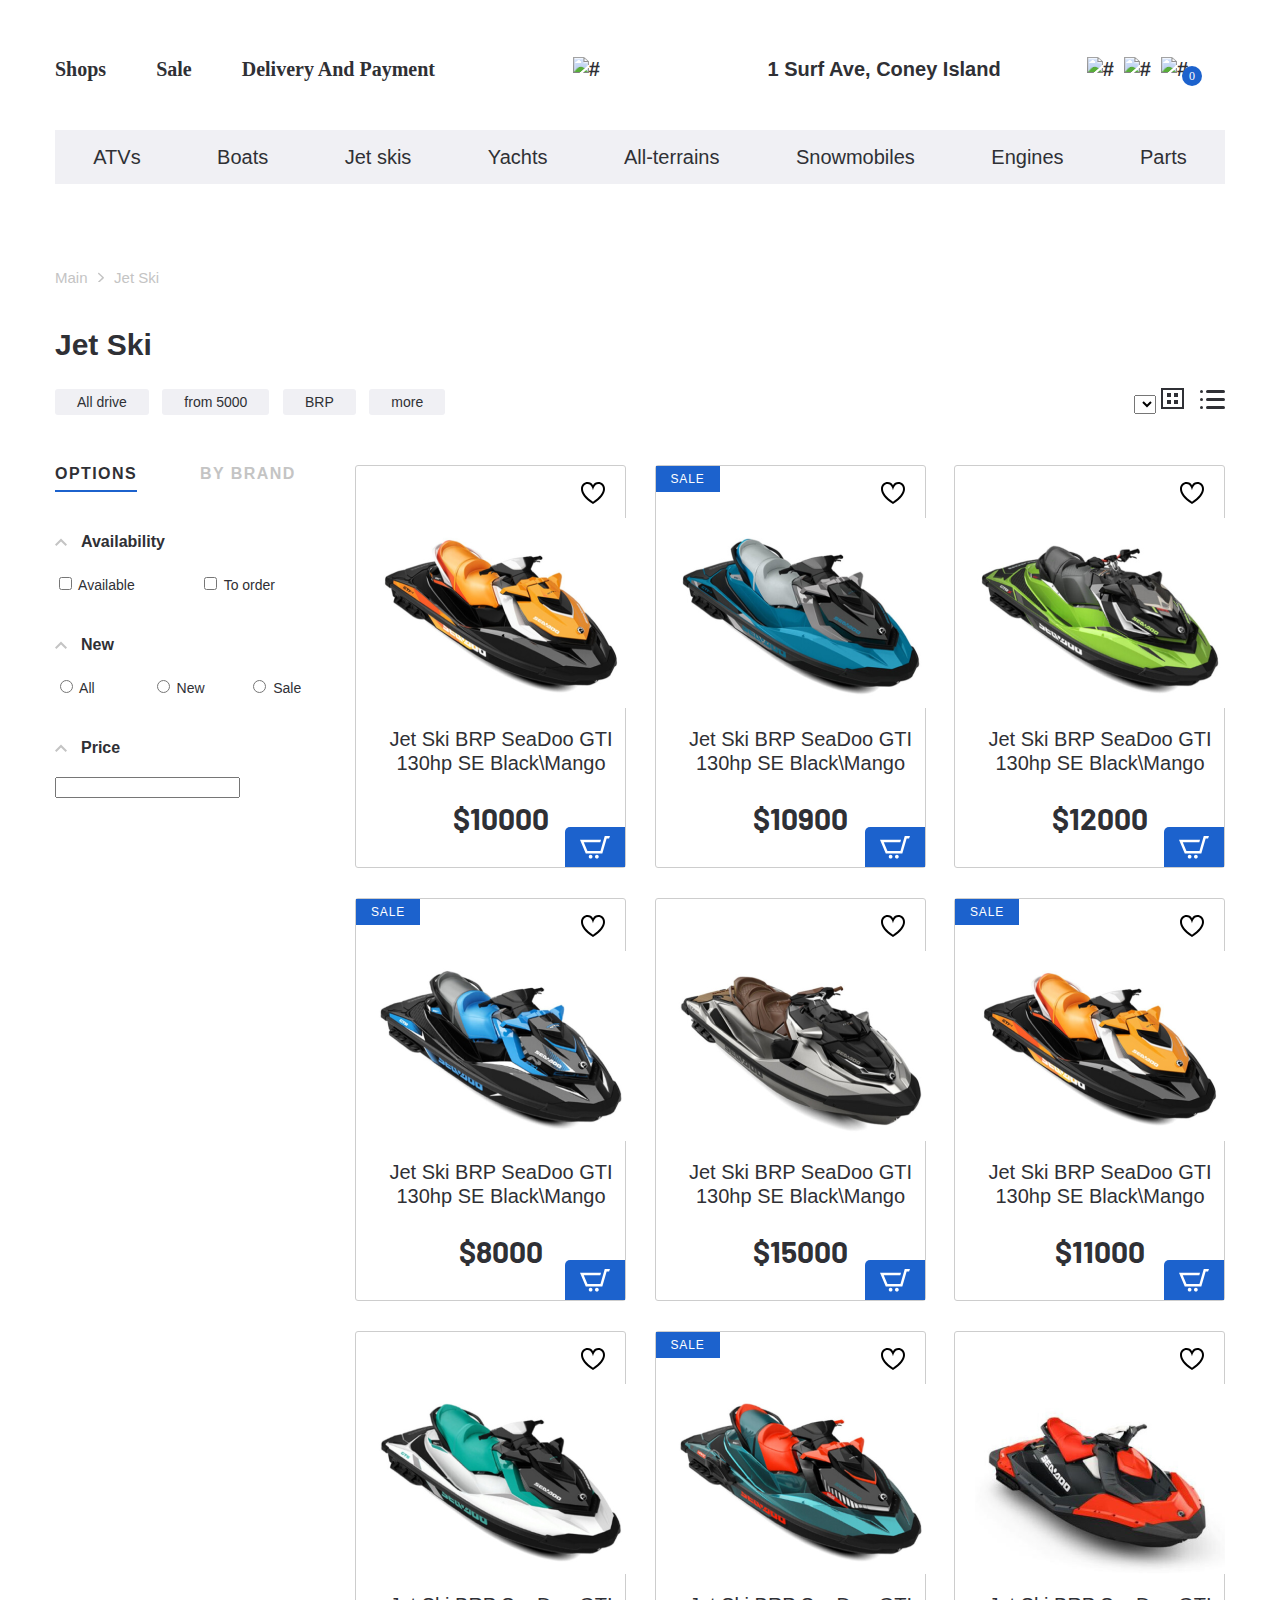
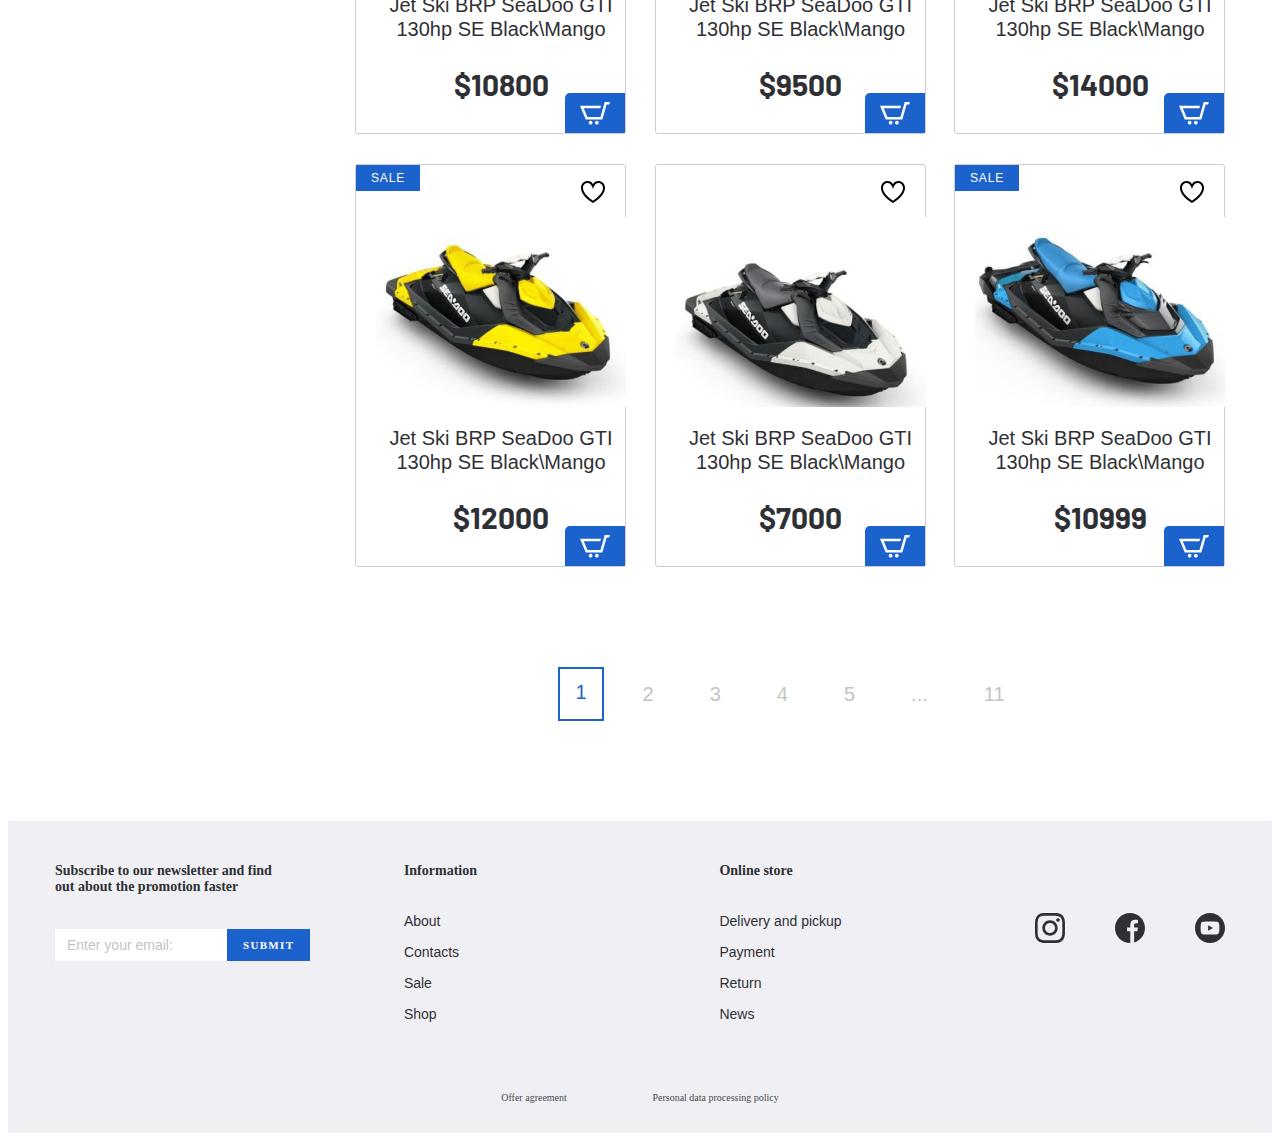
==== catalog.html @ ff553e12 "price range filter" ====
<!DOCTYPE html>
<html lang="en">
  <head>
    <meta charset="UTF-8" />
    <meta name="viewport" content="width=device-width, initial-scale=1.0" />
    <meta http-equiv="X-UA-Compatible" content="ie=edge" />
    <title>Drive Moto</title>
    <link
      href="https://fonts.googleapis.com/css2?family=Barlow:wght@400;700&display=swap"
      rel="stylesheet"
    />
    <link rel="stylesheet" href="css/normalize.css" />
    <link rel="stylesheet" href="css/slick.css" />
    <link rel="stylesheet" href="css/ion.rangeSlider.min.css" />
    <link rel="stylesheet" href="css/jquery.formstyler.css" />
    <link rel="stylesheet" href="css/jquery.formstyler.theme.css" />
    <link rel="stylesheet" href="css/style.css" />
  </head>
  <body>
    <header class="header">
      <div class="header__top">
        <div class="container">
          <div class="header__top-inner">
            <nav class="menu">
              <ul class="menu__list">
                <li class="menu__item">
                  <a class="menu__link" href="#">Shops </a>
                </li>
                <li class="menu__item">
                  <a class="menu__link" href="#">Sale</a>
                </li>
                <li class="menu__item">
                  <a class="menu__link" href="#">Delivery And Payment</a>
                </li>
              </ul>
            </nav>
            <a class="logo" href="#">
              <img src="/images/logo.svg" alt="#" />
            </a>
            <div class="header__box">
              <p class="header__address">1 Surf Ave, Coney Island</p>
              <ul class="user-list">
                <li class="user-list__item">
                  <a class="user-list__link" href="">
                    <img src="/images/heart.svg" alt="#" />
                  </a>
                </li>
                <li class="user-list__item">
                  <a class="user-list__link" href="">
                    <img src="/images/user.svg" alt="#" />
                  </a>
                </li>
                <li class="user-list__item">
                  <a class="user-list__link basket" href="">
                    <img src="/images/cart.svg" alt="#" />
                    <p class="basket__num">0</p>
                  </a>
                </li>
              </ul>
            </div>
          </div>
        </div>
      </div>
      <div class="header__bottom">
        <div class="container">
          <div class="header__bottom-inner">
            <ul class="menu-categories">
              <li class="menu-categories-item">
                <a class="menu-categories__link" href="#">ATVs</a>
              </li>
              <li class="menu-categories-item">
                <a class="menu-categories__link" href="#">Boats</a>
              </li>
              <li class="menu-categories-item">
                <a class="menu-categories__link" href="#"> Jet skis</a>
              </li>
              <li class="menu-categories-item">
                <a class="menu-categories__link" href="#">Yachts</a>
              </li>
              <li class="menu-categories-item">
                <a class="menu-categories__link" href="#">All-terrains</a>
              </li>
              <li class="menu-categories-item">
                <a class="menu-categories__link" href="#">Snowmobiles</a>
              </li>
              <li class="menu-categories-item">
                <a class="menu-categories__link" href="#">Engines</a>
              </li>
              <li class="menu-categories-item">
                <a class="menu-categories__link" href="#">Parts</a>
              </li>
            </ul>
          </div>
        </div>
      </div>
    </header>
    <div class="breadcrumbs">
      <div class="container">
        <ul class="breadcrumbs__list">
          <li class="breadcrumbs__item">
            <a class="breadcrumbs__link" href="#">Main</a>
          </li>
          <li class="breadcrumbs__item">
            <a class="breadcrumbs__link" href="#">Jet Ski</a>
          </li>
        </ul>
      </div>
    </div>
    <section class="catalog">
      <div class="container">
        <h2 class="catalog__title">Jet Ski</h2>
        <div class="catalog__filter">
          <div class="catalog__filter-items">
            <button>All drive</button>
            <button>from 5000</button>
            <button>BRP</button>
            <button>more</button>
          </div>
          <div class="catalog__filter-btn">
            <select class="filter-style">
              <option value=""></option>
              <option value=""></option>
              <option value=""></option>
            </select>
            <button class="catalog__filter-btngrid">
              <svg
                width="23"
                height="21"
                viewBox="0 0 23 21"
                fill="none"
                xmlns="http://www.w3.org/2000/svg"
              >
                <rect
                  x="1"
                  y="1"
                  width="21"
                  height="19"
                  stroke="#2F3035"
                  stroke-width="2"
                />
                <rect
                  x="7"
                  y="6"
                  width="2"
                  height="2"
                  fill="#2F3035"
                  stroke="#2F3035"
                  stroke-width="2"
                />
                <rect
                  x="7"
                  y="13"
                  width="2"
                  height="2"
                  fill="#2F3035"
                  stroke="#2F3035"
                  stroke-width="2"
                />
                <rect
                  x="14"
                  y="6"
                  width="2"
                  height="2"
                  fill="#2F3035"
                  stroke="#2F3035"
                  stroke-width="2"
                />
                <rect
                  x="14"
                  y="13"
                  width="2"
                  height="2"
                  fill="#2F3035"
                  stroke="#2F3035"
                  stroke-width="2"
                />
              </svg>
            </button>
            <button class="catalog__filter-btnline">
              <svg
                width="25"
                height="19"
                viewBox="0 0 25 19"
                fill="none"
                xmlns="http://www.w3.org/2000/svg"
              >
                <g opacity="1">
                  <rect x="6" width="19" height="3" rx="1.5" fill="#2F3035" />
                  <rect
                    x="6"
                    y="8"
                    width="19"
                    height="3"
                    rx="1.5"
                    fill="#2F3035"
                  />
                  <rect
                    x="6"
                    y="16"
                    width="19"
                    height="3"
                    rx="1.5"
                    fill="#2F3035"
                  />
                  <rect width="3" height="3" rx="1.5" fill="#2F3035" />
                  <rect y="8" width="3" height="3" rx="1.5" fill="#2F3035" />
                  <rect y="16" width="3" height="3" rx="1.5" fill="#2F3035" />
                </g>
              </svg>
            </button>
          </div>
        </div>
        <div class="catalog__inner">
          <aside class="catalog__inner-aside aside-filter">
            <div class="tabs-wraper">
              <div class="tabs aside-filter__tabs">
                <a class="tab aside-filter__tab tab--active" href="#"
                  ><span>Options</span></a
                >
                <a class="tab aside-filter__tab" href="#"
                  ><span>by brand</span></a
                >
              </div>
              <div class="tabs-container">
                <div
                  class="tabs-content aside-filter__tabs-content tabs-content--active"
                >
                  <form class="aside-filter__form">
                    <ul class="aside-filter__list">
                      <li class="aside-filter__item-drop">
                        <p
                          class="aside-filter__item-title filter__item-drop filter__item-drop--active"
                        >
                          Availability
                        </p>
                        <div class="aside-filter__content">
                          <div class="aside-filter__content-box">
                            <label class="aside-filter__content-label">
                              <input class="filter-style" type="checkbox" />
                              Available</label
                            >
                          </div>
                          <div class="aside-filter__content-box">
                            <label class="aside-filter__content-label">
                              <input
                                class="filter-style"
                                name="radio"
                                type="checkbox"
                              />
                              To order</label
                            >
                          </div>
                        </div>
                      </li>
                      <li class="aside-filter__item-drop">
                        <p
                          class="aside-filter__item-title filter__item-drop filter__item-drop--active"
                        >
                          New
                        </p>
                        <div
                          class="aside-filter__content aside-filter__content-radio"
                        >
                          <div class="aside-filter__content-box">
                            <label class="aside-filter__content-label">
                              <input
                                class="filter-style"
                                name="radio"
                                type="radio"
                              />
                              All</label
                            >
                          </div>
                          <div class="aside-filter__content-box">
                            <label class="aside-filter__content-label">
                              <input
                                class="filter-style"
                                name="radio"
                                type="radio"
                              />
                              New</label
                            >
                          </div>
                          <div class="aside-filter__content-box">
                            <label class="aside-filter__content-label">
                              <input class="filter-style" type="radio" />
                              Sale</label
                            >
                          </div>
                        </div>
                      </li>
                      <li class="aside-filter__item-drop">
                        <p
                          class="aside-filter__item-title filter__item-drop filter__item-drop--active"
                        >
                          Price
                        </p>
                        <div class="aside-filter__content">
                          <input
                            type="text"
                            class="js-range-slider"
                            name="my_range"
                            value=""
                            data-type="double"
                            data-min="5000"
                            data-max="20000"
                            data-from="7000"
                            data-to="11000"
                          />
                        </div>
                      </li>
                    </ul>
                  </form>
                </div>
                <div class="tabs-content aside-filter__tabs-content">
                  content 2
                </div>
              </div>
            </div>
          </aside>
          <div class="catalog__inner-list">
            <div class="product__item-wrapper">
              <a class="product__popup" href="#">view product</a>
              <button class="product__item-favorite"></button>
              <button class="product__item-basket">
                <img src="/images/cart-white.svg" alt="cart" />
              </button>
              <a class="product__item-notify-link" href="#">Rescue equipment</a>
              <a class="product__item" href="#">
                <img
                  class="product__item-img"
                  src="/images/jetski-yellow.png"
                  alt="product-1"
                />
                <h4 class="product__item-title">
                  Jet Ski BRP SeaDoo GTI 130hp SE Black\Mango
                </h4>
                <p class="price product__item-price">$10000</p>
                <p class="product__item-notify-text"></p>
              </a>
            </div>
            <div class="product__item-wrapper">
              <a class="product__popup" href="#">view product</a>
              <button class="product__item-favorite"></button>
              <button class="product__item-basket">
                <img src="/images/cart-white.svg" alt="cart" />
              </button>
              <a class="product__item-notify-link" href="#">Rescue equipment</a>
              <a class="product__item product__item-sale" href="#">
                <img
                  class="product__item-img"
                  src="/images/jetski-blue.png"
                  alt="product-1"
                />
                <h4 class="product__item-title">
                  Jet Ski BRP SeaDoo GTI 130hp SE Black\Mango
                </h4>
                <p class="price product__item-price">$10900</p>
                <p class="product__item-notify-text"></p>
              </a>
            </div>
            <div class="product__item-wrapper">
              <a class="product__popup" href="#">view product</a>
              <button class="product__item-favorite"></button>
              <button class="product__item-basket">
                <img src="/images/cart-white.svg" alt="cart" />
              </button>
              <a class="product__item-notify-link" href="#">Rescue equipment</a>
              <a class="product__item" href="#">
                <img
                  class="product__item-img"
                  src="/images/jetski-green.png"
                  alt="product-1"
                />
                <h4 class="product__item-title">
                  Jet Ski BRP SeaDoo GTI 130hp SE Black\Mango
                </h4>
                <p class="price product__item-price">$12000</p>
                <p class="product__item-notify-text"></p>
              </a>
            </div>
            <div class="product__item-wrapper">
              <a class="product__popup" href="#">view product</a>
              <button class="product__item-favorite"></button>
              <button class="product__item-basket">
                <img src="/images/cart-white.svg" alt="cart" />
              </button>
              <a class="product__item-notify-link" href="#">Rescue equipment</a>
              <a class="product__item product__item-sale" href="#">
                <img
                  class="product__item-img"
                  src="/images/jetski-blue-black.png"
                  alt="product-1"
                />
                <h4 class="product__item-title">
                  Jet Ski BRP SeaDoo GTI 130hp SE Black\Mango
                </h4>
                <p class="price product__item-price">$8000</p>
                <p class="product__item-notify-text"></p>
              </a>
            </div>
            <div class="product__item-wrapper">
              <a class="product__popup" href="#">view product</a>
              <button class="product__item-favorite"></button>
              <button class="product__item-basket">
                <img src="/images/cart-white.svg" alt="cart" />
              </button>
              <a class="product__item-notify-link" href="#">Rescue equipment</a>
              <a class="product__item" href="#">
                <img
                  class="product__item-img"
                  src="/images/jetski-grey.png"
                  alt="product-1"
                />
                <h4 class="product__item-title">
                  Jet Ski BRP SeaDoo GTI 130hp SE Black\Mango
                </h4>
                <p class="price product__item-price">$15000</p>
                <p class="product__item-notify-text"></p>
              </a>
            </div>
            <div class="product__item-wrapper">
              <a class="product__popup" href="#">view product</a>
              <button class="product__item-favorite"></button>
              <button class="product__item-basket">
                <img src="/images/cart-white.svg" alt="cart" />
              </button>
              <a class="product__item-notify-link" href="#">Rescue equipment</a>
              <a class="product__item product__item-sale" href="#">
                <img
                  class="product__item-img"
                  src="/images/jetski-yellow.png"
                  alt="product-1"
                />
                <h4 class="product__item-title">
                  Jet Ski BRP SeaDoo GTI 130hp SE Black\Mango
                </h4>
                <p class="price product__item-price">$11000</p>
                <p class="product__item-notify-text"></p>
              </a>
            </div>
            <div class="product__item-wrapper">
              <a class="product__popup" href="#">view product</a>
              <button class="product__item-favorite"></button>
              <button class="product__item-basket">
                <img src="/images/cart-white.svg" alt="cart" />
              </button>
              <a class="product__item-notify-link" href="#">Rescue equipment</a>
              <a class="product__item" href="#">
                <img
                  class="product__item-img"
                  src="/images/jetski-green-grey.png"
                  alt="product-1"
                />
                <h4 class="product__item-title">
                  Jet Ski BRP SeaDoo GTI 130hp SE Black\Mango
                </h4>
                <p class="price product__item-price">$10800</p>
                <p class="product__item-notify-text"></p>
              </a>
            </div>
            <div class="product__item-wrapper">
              <a class="product__popup" href="#">view product</a>
              <button class="product__item-favorite"></button>
              <button class="product__item-basket">
                <img src="/images/cart-white.svg" alt="cart" />
              </button>
              <a class="product__item-notify-link" href="#">Rescue equipment</a>
              <a class="product__item product__item-sale" href="#">
                <img
                  class="product__item-img"
                  src="/images/jetski-green-red.png"
                  alt="product-1"
                />
                <h4 class="product__item-title">
                  Jet Ski BRP SeaDoo GTI 130hp SE Black\Mango
                </h4>
                <p class="price product__item-price">$9500</p>
                <p class="product__item-notify-text"></p>
              </a>
            </div>
            <div class="product__item-wrapper">
              <a class="product__popup" href="#">view product</a>
              <button class="product__item-favorite"></button>
              <button class="product__item-basket">
                <img src="/images/cart-white.svg" alt="cart" />
              </button>
              <a class="product__item-notify-link" href="#">Rescue equipment</a>
              <a class="product__item" href="#">
                <img
                  class="product__item-img"
                  src="/images/jetski-red.png"
                  alt="product-1"
                />
                <h4 class="product__item-title">
                  Jet Ski BRP SeaDoo GTI 130hp SE Black\Mango
                </h4>
                <p class="price product__item-price">$14000</p>
                <p class="product__item-notify-text"></p>
              </a>
            </div>
            <div class="product__item-wrapper">
              <a class="product__popup" href="#">view product</a>
              <button class="product__item-favorite"></button>
              <button class="product__item-basket">
                <img src="/images/cart-white.svg" alt="cart" />
              </button>
              <a class="product__item-notify-link" href="#">Rescue equipment</a>
              <a class="product__item product__item-sale" href="#">
                <img
                  class="product__item-img"
                  src="/images/jetski-yellow-bottom.png"
                  alt="product-1"
                />
                <h4 class="product__item-title">
                  Jet Ski BRP SeaDoo GTI 130hp SE Black\Mango
                </h4>
                <p class="price product__item-price">$12000</p>
                <p class="product__item-notify-text"></p>
              </a>
            </div>
            <div class="product__item-wrapper">
              <a class="product__popup" href="#">view product</a>
              <button class="product__item-favorite"></button>
              <button class="product__item-basket">
                <img src="/images/cart-white.svg" alt="cart" />
              </button>
              <a class="product__item-notify-link" href="#">Rescue equipment</a>
              <a class="product__item" href="#">
                <img
                  class="product__item-img"
                  src="/images/jetski-white.png"
                  alt="product-1"
                />
                <h4 class="product__item-title">
                  Jet Ski BRP SeaDoo GTI 130hp SE Black\Mango
                </h4>
                <p class="price product__item-price">$7000</p>
                <p class="product__item-notify-text"></p>
              </a>
            </div>
            <div class="product__item-wrapper">
              <a class="product__popup" href="#">view product</a>
              <button class="product__item-favorite"></button>
              <button class="product__item-basket">
                <img src="/images/cart-white.svg" alt="cart" />
              </button>
              <a class="product__item-notify-link" href="#">Rescue equipment</a>
              <a class="product__item product__item-sale" href="#">
                <img
                  class="product__item-img"
                  src="/images/jetski-blue-bottom.png"
                  alt="product-1"
                />
                <h4 class="product__item-title">
                  Jet Ski BRP SeaDoo GTI 130hp SE Black\Mango
                </h4>
                <p class="price product__item-price">$10999</p>
                <p class="product__item-notify-text"></p>
              </a>
            </div>
            <div class="pagination">
              <ul class="pagination__list">
                <li class="pagination__list-item active"><a href="#">1</a></li>
                <li class="pagination__list-item"><a href="#">2</a></li>
                <li class="pagination__list-item"><a href="#">3</a></li>
                <li class="pagination__list-item"><a href="#">4</a></li>
                <li class="pagination__list-item"><a href="#">5</a></li>
                <li class="pagination__list-item"><a href="#">...</a></li>
                <li class="pagination__list-item"><a href="#">11</a></li>
              </ul>
            </div>
          </div>
        </div>
      </div>
    </section>
    <footer class="footer">
      <div class="container">
        <div class="footer__top">
          <div class="footer__top-inner">
            <div class="footer__top-item">
              <h6 class="footer__top-title">
                Subscribe to our newsletter and find out about the promotion
                faster
              </h6>
              <form class="footer__top-form">
                <input
                  class="footer__top-input"
                  type="email"
                  placeholder="Enter your email:"
                />
                <button class="footer__top-btn">Submit</button>
              </form>
            </div>
            <div class="footer__top-item">
              <h6 class="footer__top-title">Information</h6>
              <ul class="footer-list">
                <li class="footer-list__item"><a href="#">About</a></li>
                <li class="footer-list__item"><a href="#">Contacts</a></li>
                <li class="footer-list__item"><a href="#">Sale</a></li>
                <li class="footer-list__item"><a href="#">Shop</a></li>
              </ul>
            </div>
            <div class="footer__top-item">
              <h6 class="footer__top-title">Online store</h6>
              <ul class="footer-list">
                <li class="footer-list__item">
                  <a href="#">Delivery and pickup</a>
                </li>
                <li class="footer-list__item"><a href="#">Payment</a></li>
                <li class="footer-list__item"><a href="#">Return</a></li>
                <li class="footer-list__item"><a href="#">News</a></li>
              </ul>
            </div>
            <div class="footer__top-item">
              <ul class="social-list">
                <li class="social-list__item">
                  <a href="#"><img src="/images/instagram.svg" /></a>
                </li>
                <li class="social-list__item">
                  <a href="#"><img src="/images/facebook.svg" /></a>
                </li>
                <li class="social-list__item">
                  <a href="#"><img src="/images/youtube.svg" /></a>
                </li>
              </ul>
            </div>
          </div>
        </div>
        <div class="footer__bottom">
          <a class="footer__bottom-link" href="#">Offer agreement</a>
          <a class="footer__bottom-link" href="#">
            Personal data processing policy</a
          >
        </div>
      </div>
    </footer>
    <script src="https://ajax.googleapis.com/ajax/libs/jquery/3.4.1/jquery.min.js"></script>
    <script src="js/slick.min.js"></script>
    <script src="js/ion.rangeSlider.min.js"></script>
    <script src="js/jquery.formstyler.min.js"></script>
    <script src="js/main.js"></script>
  </body>
</html>

<!--             <div class="tabs-wraper">
              <div class="tabs">
                <a class="tab tab--active" href="#"></a>
                <a class="tab" href="#"></a>
              </div>
              <div class="tabs-container">
                <div class="tabs-content"></div>
                <div class="tabs-content"></div>
              </div>
            </div> -->
---- css/ion.rangeSlider.min.css ----
/*!Ion.RangeSlider, 2.3.1, © Denis Ineshin, 2010 - 2019, IonDen.com, Build date: 2019-12-19 16:51:02*/.irs{position:relative;display:block;-webkit-touch-callout:none;-webkit-user-select:none;-khtml-user-select:none;-moz-user-select:none;-ms-user-select:none;user-select:none;font-size:12px;font-family:Arial,sans-serif}.irs-line{position:relative;display:block;overflow:hidden;outline:none !important}.irs-bar{position:absolute;display:block;left:0;width:0}.irs-shadow{position:absolute;display:none;left:0;width:0}.irs-handle{position:absolute;display:block;box-sizing:border-box;cursor:default;z-index:1}.irs-handle.type_last{z-index:2}.irs-min,.irs-max{position:absolute;display:block;cursor:default}.irs-min{left:0}.irs-max{right:0}.irs-from,.irs-to,.irs-single{position:absolute;display:block;top:0;left:0;cursor:default;white-space:nowrap}.irs-grid{position:absolute;display:none;bottom:0;left:0;width:100%;height:20px}.irs-with-grid .irs-grid{display:block}.irs-grid-pol{position:absolute;top:0;left:0;width:1px;height:8px;background:#000}.irs-grid-pol.small{height:4px}.irs-grid-text{position:absolute;bottom:0;left:0;white-space:nowrap;text-align:center;font-size:9px;line-height:9px;padding:0 3px;color:#000}.irs-disable-mask{position:absolute;display:block;top:0;left:-1%;width:102%;height:100%;cursor:default;background:rgba(0,0,0,0);z-index:2}.lt-ie9 .irs-disable-mask{background:#000;filter:alpha(opacity=0);cursor:not-allowed}.irs-disabled{opacity:.4}.irs-hidden-input{position:absolute !important;display:block !important;top:0 !important;left:0 !important;width:0 !important;height:0 !important;font-size:0 !important;line-height:0 !important;padding:0 !important;margin:0 !important;overflow:hidden;outline:none !important;z-index:-9999 !important;background:none !important;border-style:solid !important;border-color:transparent !important}.irs--flat{height:40px}.irs--flat.irs-with-grid{height:60px}.irs--flat .irs-line{top:25px;height:12px;background-color:#e1e4e9;border-radius:4px}.irs--flat .irs-bar{top:25px;height:12px;background-color:#ed5565}.irs--flat .irs-bar--single{border-radius:4px 0 0 4px}.irs--flat .irs-shadow{height:1px;bottom:16px;background-color:#e1e4e9}.irs--flat .irs-handle{top:22px;width:16px;height:18px;background-color:transparent}.irs--flat .irs-handle>i:first-child{position:absolute;display:block;top:0;left:50%;width:2px;height:100%;margin-left:-1px;background-color:#da4453}.irs--flat .irs-handle.state_hover>i:first-child,.irs--flat .irs-handle:hover>i:first-child{background-color:#a43540}.irs--flat .irs-min,.irs--flat .irs-max{top:0;padding:1px 3px;color:#999;font-size:10px;line-height:1.333;text-shadow:none;background-color:#e1e4e9;border-radius:4px}.irs--flat .irs-from,.irs--flat .irs-to,.irs--flat .irs-single{color:white;font-size:10px;line-height:1.333;text-shadow:none;padding:1px 5px;background-color:#ed5565;border-radius:4px}.irs--flat .irs-from:before,.irs--flat .irs-to:before,.irs--flat .irs-single:before{position:absolute;display:block;content:"";bottom:-6px;left:50%;width:0;height:0;margin-left:-3px;overflow:hidden;border:3px solid transparent;border-top-color:#ed5565}.irs--flat .irs-grid-pol{background-color:#e1e4e9}.irs--flat .irs-grid-text{color:#999}.irs--big{height:55px}.irs--big.irs-with-grid{height:70px}.irs--big .irs-line{top:33px;height:12px;background-color:white;background:linear-gradient(to bottom, #ddd -50%, white 150%);border:1px solid #ccc;border-radius:12px}.irs--big .irs-bar{top:33px;height:12px;background-color:#92bce0;border:1px solid #428bca;background:linear-gradient(to bottom, #ffffff 0%, #428bca 30%, #b9d4ec 100%);box-shadow:inset 0 0 1px 1px rgba(255,255,255,0.5)}.irs--big .irs-bar--single{border-radius:12px 0 0 12px}.irs--big .irs-shadow{height:1px;bottom:16px;background-color:rgba(66,139,202,0.5)}.irs--big .irs-handle{top:25px;width:30px;height:30px;border:1px solid rgba(0,0,0,0.3);background-color:#cbcfd5;background:linear-gradient(to bottom, white 0%, #B4B9BE 30%, white 100%);box-shadow:1px 1px 2px rgba(0,0,0,0.2),inset 0 0 3px 1px white;border-radius:30px}.irs--big .irs-handle.state_hover,.irs--big .irs-handle:hover{border-color:rgba(0,0,0,0.45);background-color:#939ba7;background:linear-gradient(to bottom, white 0%, #919BA5 30%, white 100%)}.irs--big .irs-min,.irs--big .irs-max{top:0;padding:1px 5px;color:white;text-shadow:none;background-color:#9f9f9f;border-radius:3px}.irs--big .irs-from,.irs--big .irs-to,.irs--big .irs-single{color:white;text-shadow:none;padding:1px 5px;background-color:#428bca;background:linear-gradient(to bottom, #428bca 0%, #3071a9 100%);border-radius:3px}.irs--big .irs-grid-pol{background-color:#428bca}.irs--big .irs-grid-text{color:#428bca}.irs--modern{height:55px}.irs--modern.irs-with-grid{height:55px}.irs--modern .irs-line{top:25px;height:5px;background-color:#d1d6e0;background:linear-gradient(to bottom, #e0e4ea 0%, #d1d6e0 100%);border:1px solid #a3adc1;border-bottom-width:0;border-radius:5px}.irs--modern .irs-bar{top:25px;height:5px;background:#20b426;background:linear-gradient(to bottom, #20b426 0%, #18891d 100%)}.irs--modern .irs-bar--single{border-radius:5px 0 0 5px}.irs--modern .irs-shadow{height:1px;bottom:21px;background-color:rgba(209,214,224,0.5)}.irs--modern .irs-handle{top:37px;width:12px;height:13px;border:1px solid #a3adc1;border-top-width:0;box-shadow:1px 1px 1px rgba(0,0,0,0.1);border-radius:0 0 3px 3px}.irs--modern .irs-handle>i:nth-child(1){position:absolute;display:block;top:-4px;left:1px;width:6px;height:6px;border:1px solid #a3adc1;background:white;transform:rotate(45deg)}.irs--modern .irs-handle>i:nth-child(2){position:absolute;display:block;box-sizing:border-box;top:0;left:0;width:10px;height:12px;background:#e9e6e6;background:linear-gradient(to bottom, white 0%, #e9e6e6 100%);border-radius:0 0 3px 3px}.irs--modern .irs-handle>i:nth-child(3){position:absolute;display:block;box-sizing:border-box;top:3px;left:3px;width:4px;height:5px;border-left:1px solid #a3adc1;border-right:1px solid #a3adc1}.irs--modern .irs-handle.state_hover,.irs--modern .irs-handle:hover{border-color:#7685a2;background:#c3c7cd;background:linear-gradient(to bottom, #ffffff 0%, #919ba5 30%, #ffffff 100%)}.irs--modern .irs-handle.state_hover>i:nth-child(1),.irs--modern .irs-handle:hover>i:nth-child(1){border-color:#7685a2}.irs--modern .irs-handle.state_hover>i:nth-child(3),.irs--modern .irs-handle:hover>i:nth-child(3){border-color:#48536a}.irs--modern .irs-min,.irs--modern .irs-max{top:0;font-size:10px;line-height:1.333;text-shadow:none;padding:1px 5px;color:white;background-color:#d1d6e0;border-radius:5px}.irs--modern .irs-from,.irs--modern .irs-to,.irs--modern .irs-single{font-size:10px;line-height:1.333;text-shadow:none;padding:1px 5px;background-color:#20b426;color:white;border-radius:5px}.irs--modern .irs-from:before,.irs--modern .irs-to:before,.irs--modern .irs-single:before{position:absolute;display:block;content:"";bottom:-6px;left:50%;width:0;height:0;margin-left:-3px;overflow:hidden;border:3px solid transparent;border-top-color:#20b426}.irs--modern .irs-grid{height:25px}.irs--modern .irs-grid-pol{background-color:#dedede}.irs--modern .irs-grid-text{color:silver;font-size:13px}.irs--sharp{height:50px;font-size:12px;line-height:1}.irs--sharp.irs-with-grid{height:57px}.irs--sharp .irs-line{top:30px;height:2px;background-color:black;border-radius:2px}.irs--sharp .irs-bar{top:30px;height:2px;background-color:#ee22fa}.irs--sharp .irs-bar--single{border-radius:2px 0 0 2px}.irs--sharp .irs-shadow{height:1px;bottom:21px;background-color:rgba(0,0,0,0.5)}.irs--sharp .irs-handle{top:25px;width:10px;height:10px;background-color:#a804b2}.irs--sharp .irs-handle>i:first-child{position:absolute;display:block;top:100%;left:0;width:0;height:0;border:5px solid transparent;border-top-color:#a804b2}.irs--sharp .irs-handle.state_hover,.irs--sharp .irs-handle:hover{background-color:black}.irs--sharp .irs-handle.state_hover>i:first-child,.irs--sharp .irs-handle:hover>i:first-child{border-top-color:black}.irs--sharp .irs-min,.irs--sharp .irs-max{color:white;font-size:14px;line-height:1;top:0;padding:3px 4px;opacity:.4;background-color:#a804b2;border-radius:2px}.irs--sharp .irs-from,.irs--sharp .irs-to,.irs--sharp .irs-single{font-size:14px;line-height:1;text-shadow:none;padding:3px 4px;background-color:#a804b2;color:white;border-radius:2px}.irs--sharp .irs-from:before,.irs--sharp .irs-to:before,.irs--sharp .irs-single:before{position:absolute;display:block;content:"";bottom:-6px;left:50%;width:0;height:0;margin-left:-3px;overflow:hidden;border:3px solid transparent;border-top-color:#a804b2}.irs--sharp .irs-grid{height:25px}.irs--sharp .irs-grid-pol{background-color:#dedede}.irs--sharp .irs-grid-text{color:silver;font-size:13px}.irs--round{height:50px}.irs--round.irs-with-grid{height:65px}.irs--round .irs-line{top:36px;height:4px;background-color:#dee4ec;border-radius:4px}.irs--round .irs-bar{top:36px;height:4px;background-color:#006cfa}.irs--round .irs-bar--single{border-radius:4px 0 0 4px}.irs--round .irs-shadow{height:4px;bottom:21px;background-color:rgba(222,228,236,0.5)}.irs--round .irs-handle{top:26px;width:24px;height:24px;border:4px solid #006cfa;background-color:white;border-radius:24px;box-shadow:0 1px 3px rgba(0,0,255,0.3)}.irs--round .irs-handle.state_hover,.irs--round .irs-handle:hover{background-color:#f0f6ff}.irs--round .irs-min,.irs--round .irs-max{color:#333;font-size:14px;line-height:1;top:0;padding:3px 5px;background-color:rgba(0,0,0,0.1);border-radius:4px}.irs--round .irs-from,.irs--round .irs-to,.irs--round .irs-single{font-size:14px;line-height:1;text-shadow:none;padding:3px 5px;background-color:#006cfa;color:white;border-radius:4px}.irs--round .irs-from:before,.irs--round .irs-to:before,.irs--round .irs-single:before{position:absolute;display:block;content:"";bottom:-6px;left:50%;width:0;height:0;margin-left:-3px;overflow:hidden;border:3px solid transparent;border-top-color:#006cfa}.irs--round .irs-grid{height:25px}.irs--round .irs-grid-pol{background-color:#dedede}.irs--round .irs-grid-text{color:silver;font-size:13px}.irs--square{height:50px}.irs--square.irs-with-grid{height:60px}.irs--square .irs-line{top:31px;height:4px;background-color:#dedede}.irs--square .irs-bar{top:31px;height:4px;background-color:black}.irs--square .irs-shadow{height:2px;bottom:21px;background-color:#dedede}.irs--square .irs-handle{top:25px;width:16px;height:16px;border:3px solid black;background-color:white;-webkit-transform:rotate(45deg);-ms-transform:rotate(45deg);transform:rotate(45deg)}.irs--square .irs-handle.state_hover,.irs--square .irs-handle:hover{background-color:#f0f6ff}.irs--square .irs-min,.irs--square .irs-max{color:#333;font-size:14px;line-height:1;top:0;padding:3px 5px;background-color:rgba(0,0,0,0.1)}.irs--square .irs-from,.irs--square .irs-to,.irs--square .irs-single{font-size:14px;line-height:1;text-shadow:none;padding:3px 5px;background-color:black;color:white}.irs--square .irs-grid{height:25px}.irs--square .irs-grid-pol{background-color:#dedede}.irs--square .irs-grid-text{color:silver;font-size:11px}
---- css/style.css ----
html {
  box-sizing: border-box;
}

*,
*::after,
*::before {
  box-sizing: inherit;
}

a {
  text-decoration: none;
  color: inherit;
  display: inline-block;
}

ul,
li {
  margin: 0;
  padding: 0;
  list-style: none;
}

h1,
h2,
h3,
h4,
h5,
h6 {
  margin: 0;
}

p {
  margin: 0;
}

body {
  color: #2f3035;
  font-weight: 400;
  font-size: 20px;
  line-height: 24px;
  font-family: "SFProDisplay-Regular", sans-serif;
}

.page-section {
  margin-bottom: 80px;
}

.container {
  margin: 0 auto;
  max-width: 1200px;
  padding: 0 15px;
}

.header {
  margin-bottom: 80px;
}

.header__top-inner {
  display: flex;
  justify-content: space-between;
  min-height: 122px;
  align-items: center;
  font-family: "SFProDisplay-Bold", sans-serif;
  font-weight: 700;
}

.menu__list {
  display: flex;
  gap: 50px;
  font-family: "SF Pro Display";
  font-size: 20px;
  font-style: normal;
  font-weight: 700;
  line-height: normal;
}

.header__box {
  display: flex;
  align-items: center;
  margin-right: 23px;
}

.user-list {
  display: flex;
  gap: 10px;
}

.header__address {
  margin-right: 86px;
  position: relative;
  padding-left: 30px;
}

.header__address::before {
  content: "";
  position: absolute;
  background-image: url("/images/address.svg");
  left: 0;
  bottom: 0;
  width: 30px;
  height: 30px;
}

.header__bottom-inner {
  padding: 15px 0;
  background-color: #f0f0f4;
}

.menu-categories {
  display: flex;
  justify-content: space-around;
}

.basket {
  position: relative;
  padding-right: 14px;
}

.basket__num {
  text-align: center;
  font-family: "SF Pro Display";
  font-size: 12px;
  font-style: normal;
  font-weight: 500;
  line-height: 20px;
  color: white;
  position: absolute;
  right: 0;
  width: 20px;
  height: 20px;
  border-radius: 50%;
  background-color: #1c62cd;
  top: 9px;
}

.menu-categories-item {
  position: relative;
}

.menu-categories__link::before {
  left: auto;
  right: 0;
  content: "";
  position: absolute;
  width: 0;
  background-color: #1c62cd;
  height: 3px;
  bottom: -16px;
  transition: all 0.5s;
}
.menu-categories__link:hover::before {
  right: auto;
  left: 0;
  width: 100%;
}

.banner-section__inner {
  display: flex;
  justify-content: space-between;
}

.banner-section__slider {
  max-width: 870px;
}

.banner-section__slider-btn {
  position: absolute;
  top: 50%;
  transform: translateY(-50%);
  background-color: transparent;
  border: none;
}

.banner-section__slider-btnprev {
  z-index: 5;
  margin-left: 30px;
}

.banner-section__slider-btnnext {
  right: 30px;
}

.banner-section__slider .slick-dots {
  display: flex;
  font-size: 0;
  position: absolute;
  bottom: 40px;
  left: 50%;
  transform: translateX(-50%);
  gap: 9px;
}

.banner-section__slider .slick-dots button {
  border: none;
  width: 11px;
  height: 11px;
  background-color: transparent;
  border-radius: 50%;
  border: 1px solid white;
  padding: 0;
}

.banner-section__slider .slick-active button {
  background-color: #f0f0f4;
}

.sale-item {
  max-width: 265px;
  min-height: 400px;
  border: 1px solid #c4c4c4;
  text-align: center;
  border-radius: 3px;
}

.sale-item__top {
  display: flex;
  justify-content: space-between;
  align-items: flex-start;
}

.sale-item__info {
  color: #fff;
  font-family: "Proxima Nova";
  font-size: 12px;
  font-style: normal;
  font-weight: 700;
  line-height: normal;
  letter-spacing: 1.2px;
  text-transform: uppercase;
  background-color: #1c62cd;
  padding: 8px 20px;
}

.price {
  font-family: "Barlow", sans-serif;
}

.sale-item__price-new {
  padding-right: 3px;
  color: #1c62cd;
  font-family: Barlow;
  font-size: 27px;
  font-style: normal;
  font-weight: 700;
  line-height: normal;
  padding-left: 20px;
  position: relative;
}

.sale-item__price-new::before {
  content: "";
  background-image: url("/images/dollar-sign-blue.svg");
  position: absolute;
  height: 24px;
  width: 24px;
  top: 5px;
  left: 0;
}

.sale-item__price-old {
  color: #c4c4c4;
  font-size: 14px;
  font-style: normal;
  font-weight: 400;
  line-height: normal;
  position: relative;
  padding-right: 3px;
  margin-bottom: 7px;
}

.sale-item__price {
  text-align: right;
}

.sale-item__price-old::before {
  content: "";
  background-image: url("/images/dollar-sign-grey.svg");
  position: absolute;
  height: 15px;
  width: 15px;
  left: 38px;
  top: 1px;
}

.sale-item__price-old::after {
  content: "";
  border-bottom: 1px solid #c4c4c4;
  position: absolute;
  left: 40px;
  width: 44px;
  rotate: -14deg;
  top: 8px;
}

.sale-item__title {
  font-size: 18px;
  font-style: normal;
  font-weight: 700;
  line-height: normal;
  padding: 0 15px;
  margin-bottom: 30px;
}

.sale-item__footer {
  font-size: 18px;
  font-style: normal;
  font-weight: 400;
  line-height: normal;
  padding: 25px 15px;
  background-color: #f0f0f4;
}

.sale-item__footer span {
  color: #1c62cd;
  text-align: center;
  font-family: Barlow;
  font-size: 18px;
  font-style: normal;
  font-weight: 700;
  line-height: normal;
}

.search__tabs {
  margin-bottom: 25px;
}

.tabs-content {
  display: none;
}

.tabs-content--active {
  display: block;
}

.search__tabs-item {
  padding: 12px 26px;
}

.search__tabs-item.tab--active {
  border-radius: 5%;
  background-color: #f0f0f4;
  font-weight: 700;
  font-family: "SFProDisplay-Bold", sans-serif;
}

.search__content-form {
  display: flex;
}

.search__content-input {
  width: 100%;
  background-color: #f0f0f4;
  border: none;
  border-radius: 3px;
}

.search__content-input::placeholder {
  color: #656464;
  font-family: "SFProDisplay-Bold", sans-serif;
  font-size: 16px;
  font-style: normal;
  font-weight: 400;
  line-height: normal;
  padding-left: 20px;
}

.search__content-btn {
  margin-left: -3px;
  padding: 17px 40px;
  background-color: #1c62cd;
  color: #fff;
  border: none;
  border-radius: 5%;
  text-transform: uppercase;
  font-family: "SFProDisplay-Bold", sans-serif;
  font-size: 14px;
  font-style: normal;
  font-weight: 700;
  line-height: normal;
  letter-spacing: 1.68px;
}

.category__inner {
  display: flex;
  justify-content: space-between;
  flex-wrap: wrap;
}

.category__item {
  display: flex;
  justify-content: space-between;
  gap: 20px;
  width: 370px;
  height: 130px;
  padding: 20px 20px 14px 20px;
  border: 1px solid #c4c4c4;
  margin-bottom: 30px;
  border-radius: 3px;
  transition: 0.7s;
}

.category__item:hover {
  box-shadow: 3px 3px 20px 0px rgba(50, 50, 50, 0.25);
}

.category__item:hover .category__title {
  color: #1c62cd;
}

.category__text {
  display: flex;
  flex-direction: column;
  justify-content: space-between;
}

.category__title {
  transition: 0.7s;
  font-family: "Barlow";
  font-size: 23px;
  font-style: normal;
  font-weight: 700;
  line-height: normal;
}

.category__link {
  color: #c4c4c4;
  font-size: 14px;
  font-style: normal;
  font-weight: 400;
  line-height: normal;
}

.category__link::after {
  content: url("/images/category-arrow.svg");
  padding-left: 10px;
}

.product__item-wrapper {
  position: relative;
  width: 271px;
  border-radius: 3px;
  border: 1px solid #cdcdcd;
  text-align: center;
  padding: 52px 20px 31px;
  transition: all 0.7s;
}

.product__item-wrapper:hover .product__popup {
  display: block;
}

.product__item-wrapper:hover {
  box-shadow: 3px 3px 20px 0px rgba(50, 50, 50, 0.25);
}

.product__item-wrapper:hover .product__item-title {
  color: #1c62cd;
}
.product__item-wrapper:hover .product__item-price {
  color: #1c62cd;
}

.product__item-not-available:hover .product__item-title {
  color: #000;
}

.product__item-sale::before {
  content: "SALE";
  position: absolute;
  left: 0;
  top: 0;
  background-color: #1c62cd;
  padding: 6px 15px;
  font-size: 12px;
  font-style: normal;
  font-weight: 400;
  line-height: normal;
  letter-spacing: 0.84px;
  color: white;
}

.product__popup {
  z-index: 6;
  position: absolute;
  padding: 18px 20px;
  border-radius: 3px;
  background: rgba(255, 255, 255, 0.9);
  box-shadow: 0px 0px 15px 0px rgba(0, 0, 0, 0.2);
  top: 122px;
  color: #2f3035;
  font-family: "SFProDisplay-Regular", sans-serif;
  font-size: 20px;
  font-style: normal;
  font-weight: 400;
  line-height: normal;
  left: 60px;
  display: none;
}

.product__item-title {
  padding: 14px 0 25px;
  font-weight: normal;
}

.product__item-favorite {
  content: "";
  background-image: url("/images/favorite.svg");
  right: 20px;
  top: 16px;
  width: 24px;
  height: 22px;
  background-color: transparent;
  border: none;
  z-index: 5;
  position: absolute;
}

.product__item-favorite--active {
  background-image: url("/images/favorite-active.svg");
}

.product__item-basket {
  position: absolute;
  bottom: 0;
  right: 0;
  background-color: #1c62cd;
  border: none;
  border-top-left-radius: 5px;
  width: 60px;
  height: 40px;
  display: flex;
  justify-content: center;
  align-items: center;
}

.product__item-price {
  color: #2f3035;
  font-family: Barlow;
  font-size: 30px;
  font-style: normal;
  font-weight: 700;
  line-height: normal;
}

.products__title {
  font-family: Barlow;
  font-size: 25px;
  font-style: normal;
  font-weight: 700;
  line-height: normal;
  margin-bottom: 25px;
}

.products__tabs {
  margin-bottom: 25px;
  display: flex;
  gap: 50px;
}

.products__tab {
  font-size: 15px;
  font-style: normal;
  font-weight: 400;
  line-height: normal;
  text-transform: uppercase;
}

.product__item-not-available .product__item-price {
  display: none;
}

.product__item-not-available .product__item-basket {
  display: none;
}

.product__item-notify-text {
  display: none;
  font-family: "SFProDisplay-Regular", sans-serif;
  font-size: 18px;
  font-style: normal;
  font-weight: 700;
  line-height: normal;
  text-transform: uppercase;
}

.product__item-not-available .product__item-notify-text {
  display: block;
}

.product__item-notify-link {
  display: none;
}

.product__item-not-available .product__item-notify-link {
  position: absolute;
  left: 0;
  right: 0;
  display: block;
  bottom: 10px;
  color: #1c62cd;
  font-family: "SFProDisplay-Regular", sans-serif;
  font-size: 16px;
  font-style: normal;
  font-weight: 400;
  line-height: normal;
  text-decoration: underline;
}

.popular__slider-btn {
  background-color: transparent;
  border: none;
  top: 50%;
  position: absolute;
  transform: translateY(-50%);
}

.popular__slider-btnprev {
  left: -40px;
  z-index: 2;
}

.popular__slider-btnnext {
  right: -20px;
}

.products__tab {
  padding-bottom: 10px;
}

.product__more {
  text-align: center;
  margin-top: 35px;
}

.product__btn {
  padding: 17px 43px;
  background-color: #f0f0f4;
  text-align: center;
  font-family: "SFProDisplay-Regular", sans-serif;
  font-size: 15px;
  font-style: normal;
  font-weight: 400;
  line-height: normal;
  letter-spacing: 1.8px;
  text-transform: uppercase;
  color: #2f3035;
}

.banner__inner {
  display: flex;
  background-color: #1c62cd;
  padding: 25px 0;
  justify-content: space-around;
  align-items: center;
}

.banner__text {
  color: #fff;
  font-family: "SFProDisplay-Regular", sans-serif;
  font-size: 36px;
  font-style: normal;
  font-weight: 700;
  line-height: 36px;
}

.banner__text span {
  display: block;
}

.banner__link {
  color: #2f3035;
  text-align: right;
  font-family: "SFProDisplay-Regular", sans-serif;
  font-size: 24px;
  font-style: normal;
  font-weight: 500;
  line-height: 50px;
  text-transform: uppercase;
  padding: 3px 41px;
  background-color: #fff;
}

.footer {
  background-color: #f0f0f4;
  padding: 42px 0 27px;
}

.footer__top-inner {
  display: flex;
  justify-content: space-between;
}

.footer__top-title {
  color: #2f3035;
  font-family: "SFProDisplay-Regular";
  font-size: 14px;
  font-style: normal;
  font-weight: 700;
  line-height: normal;
  width: 222px;
  padding-bottom: 34px;
}

.footer__top-btn {
  color: #fff;
  text-align: center;
  font-family: "SFProDisplay-Regular";
  font-size: 11px;
  font-style: normal;
  font-weight: 600;
  line-height: normal;
  letter-spacing: 1.32px;
  text-transform: uppercase;
  background-color: #1c62cd;
  padding: 10px 16px;
  border: none;
  outline: none;
  cursor: pointer;
  margin-left: -10px;
}

.footer__top-input {
  width: 182px;
  background-color: white;
  border: none;
  padding: 0px 12px;
}

.footer__top-form {
  display: flex;
}

.footer__top-input::placeholder {
  color: #c4c4c4;
  font-family: "SFProDisplay-Regular", sans-serif;
  font-size: 14px;
  font-style: normal;
  font-weight: 400;
  line-height: normal;
}

.footer__bottom {
  text-align: center;
  gap: 80px;
  margin-top: 45px;
}

.footer__bottom-link {
  color: #48494d;
  font-family: "SFProDisplay-Regular";
  font-size: 10px;
  font-style: normal;
  font-weight: 400;
  line-height: normal;
}

.footer__bottom-link + .footer__bottom-link {
  margin-left: 80px;
}

.footer-list__item {
  color: #2f3035;
  font-family: "SFProDisplay-Regular", sans-serif;
  font-size: 14px;
  font-style: normal;
  font-weight: 400;
  line-height: normal;
  margin-bottom: 15px;
}

.social-list {
  display: flex;
  gap: 50px;
  margin-top: 50px;
}

/* Catalog Page */

.breadcrumbs {
  margin-bottom: 40px;
}

.breadcrumbs__item {
  display: inline-block;
  padding-right: 16px;
  margin-right: 5px;
  position: relative;
  color: #c4c4c4;
  font-family: "SFProDisplay-Regular", sans-serif;
  font-size: 15px;
  font-style: normal;
  font-weight: 400;
  line-height: normal;
}

.breadcrumbs__item::after {
  position: absolute;
  background-image: url(/images/breadcrumbs.svg);
  right: 0;
  content: "";
  height: 10px;
  width: 6px;
  bottom: 4px;
}

.breadcrumbs__item:last-child::after {
  display: none;
}

.catalog {
  margin-bottom: 100px;
}

.catalog__title {
  color: #2f3035;
  font-family: "SFProDisplay-Regular", sans-serif;
  font-size: 30px;
  font-style: normal;
  font-weight: 700;
  line-height: normal;
  margin-bottom: 26px;
}

.catalog__filter {
  display: flex;
  justify-content: space-between;
  margin-bottom: 50px;
}

.catalog__filter-items button {
  border-radius: 3px;
  background: #f0f0f4;
  border: none;
  padding: 5px 22px;
  color: #2f3035;
  font-family: "SFProDisplay-Regular", sans-serif;
  font-size: 14px;
  font-style: normal;
  font-weight: 400;
  line-height: normal;
  margin-right: 8px;
  cursor: pointer;
}

.catalog__filter-btngrid,
.catalog__filter-btnline {
  border: none;
  background-color: transparent;
  cursor: pointer;
  margin: 0;
  padding: 0;
}

.catalog__filter-btngrid {
  margin-right: 10px;
}

.catalog__inner {
  display: flex;
}

.catalog__inner-aside {
  min-width: 290px;
  margin-right: 10px;
}

.catalog__inner-list {
  display: flex;
  justify-content: space-between;
  flex-wrap: wrap;
}

.catalog__inner-list .product__item-wrapper {
  margin-bottom: 30px;
}

.pagination {
  width: 100%;
  margin-top: 70px;
}

.pagination__list {
  display: flex;
  justify-content: center;
}

.pagination__list-item {
  padding: 13px 15px;
  border: 2px solid transparent;
  color: #c4c4c4;
  margin: 0 11px;
}

.pagination__list-item.active {
  padding: 11px 15px;
  border: 2px solid #1c62cd;
  color: #1c62cd;
}

.pagination__list-item a {
  display: block;
}

.aside-filter__tabs {
  display: flex;
  justify-content: space-between;
}

.aside-filter__tab {
  width: 50%;
  font-family: "SFProDisplay-Bold", sans-serif;
  font-size: 16px;
  font-style: normal;
  font-weight: 700;
  line-height: normal;
  letter-spacing: 1.44px;
  text-transform: uppercase;
  color: #c4c4c4;
}

.tab--active {
  color: #2f3035;
}

.tab--active span {
  display: inline-block;
  border-bottom: 2px solid #1c62cd;
  padding-bottom: 7px;
}

.aside-filter__item-drop {
  margin: 40px 0;
}

.aside-filter__item-title {
  font-weight: 600;
  font-size: 16px;
  line-height: 19px;
  padding-left: 26px;
  font-family: "SFProDisplay-Bold", sans-serif;
}

.filter__item-drop {
  position: relative;
  cursor: pointer;
}

.filter__item-drop::before {
  position: absolute;
  content: "";
  background-image: url("/images/arrow-down.svg");
  left: 0;
  width: 12px;
  height: 8px;
  bottom: 5px;
  transform: rotate(0);
}

.filter__item-drop--active::before {
  transform: rotate(180deg);
}

.aside-filter__content {
  display: flex;
  flex-wrap: wrap;
  margin-top: 20px;
}

.aside-filter__content-box {
  width: 50%;
}

.aside-filter__content-label {
  font-size: 14px;
  line-height: 17px;
  cursor: pointer;
}

.jq-checkbox,
.jq-radio {
  vertical-align: -2px;
  width: 14px;
  height: 14px;
  margin: 0 8px 0 0;
  border: 1px solid #c4c4c4c3;
  background: #fff;
  box-shadow: none;
}

.jq-checkbox.checked,
.jq-radio.checked {
  background: #1c62cd;
  border: none;
}

.jq-checkbox.checked .jq-checkbox__div {
  width: 18px;
  height: 6px;
  margin: 4px 0 0 3px;
  border-bottom: none;
  border-left: none;
  transform: rotate(0);
  background-image: url("/images/checked-icon.svg");
}

.jq-radio.checked .jq-radio__div {
  box-shadow: none;
  background: transparent;
  width: 0;
  height: 0;
  margin: 0;
  border-radius: 0;
}

.aside-filter__content-radio {
  flex-wrap: nowrap;
}

.irs--flat.irs-with-grid {
  height: 60px;
  width: 100%;
}

.irs--flat {
  width: 100%;
  margin-top: -15px;
}

.irs--flat .irs-from,
.irs--flat .irs-to,
.irs--flat .irs-single {
  display: none;
}

.irs--flat .irs-min,
.irs--flat .irs-max {
  top: 55px;
  color: #2f3035;
  font-family: "Barlow", sans-serif;
  font-size: 14px;
  font-style: normal;
  font-weight: 400;
  line-height: normal;
  text-decoration-line: underline;
  background-color: transparent;
  visibility: visible !important;
  padding-left: 40px;
}

.irs-min::before,
.irs-max::before {
  color: #c4c4c4;
  font-family: "SFProDisplay-Bold", sans-serif;
  font-size: 14px;
  font-style: normal;
  font-weight: 400;
  line-height: normal;
  position: absolute;
}

.irs-min::before {
  content: "from";
  left: 0;
}

.irs-max::before {
  content: "to";
  left: 15px;
}

.irs--flat .irs-line {
  top: 25px;
  height: 1px;
  background-color: #e0e0e0;
  border-radius: 0;
}

.irs--flat .irs-bar {
  top: 25px;
  height: 3px;
  background-color: #1c62cd;
}

.irs--flat .irs-handle {
  top: 22px;
  width: 8px;
  height: 8px;
  background-color: #1c62cd;
  border-radius: 50%;
}

.irs--flat .irs-handle > i:first-child {
  background-color: transparent;
}

.irs--flat .irs-handle.state_hover > i:first-child,
.irs--flat .irs-handle:hover > i:first-child {
  background-color: transparent;
}
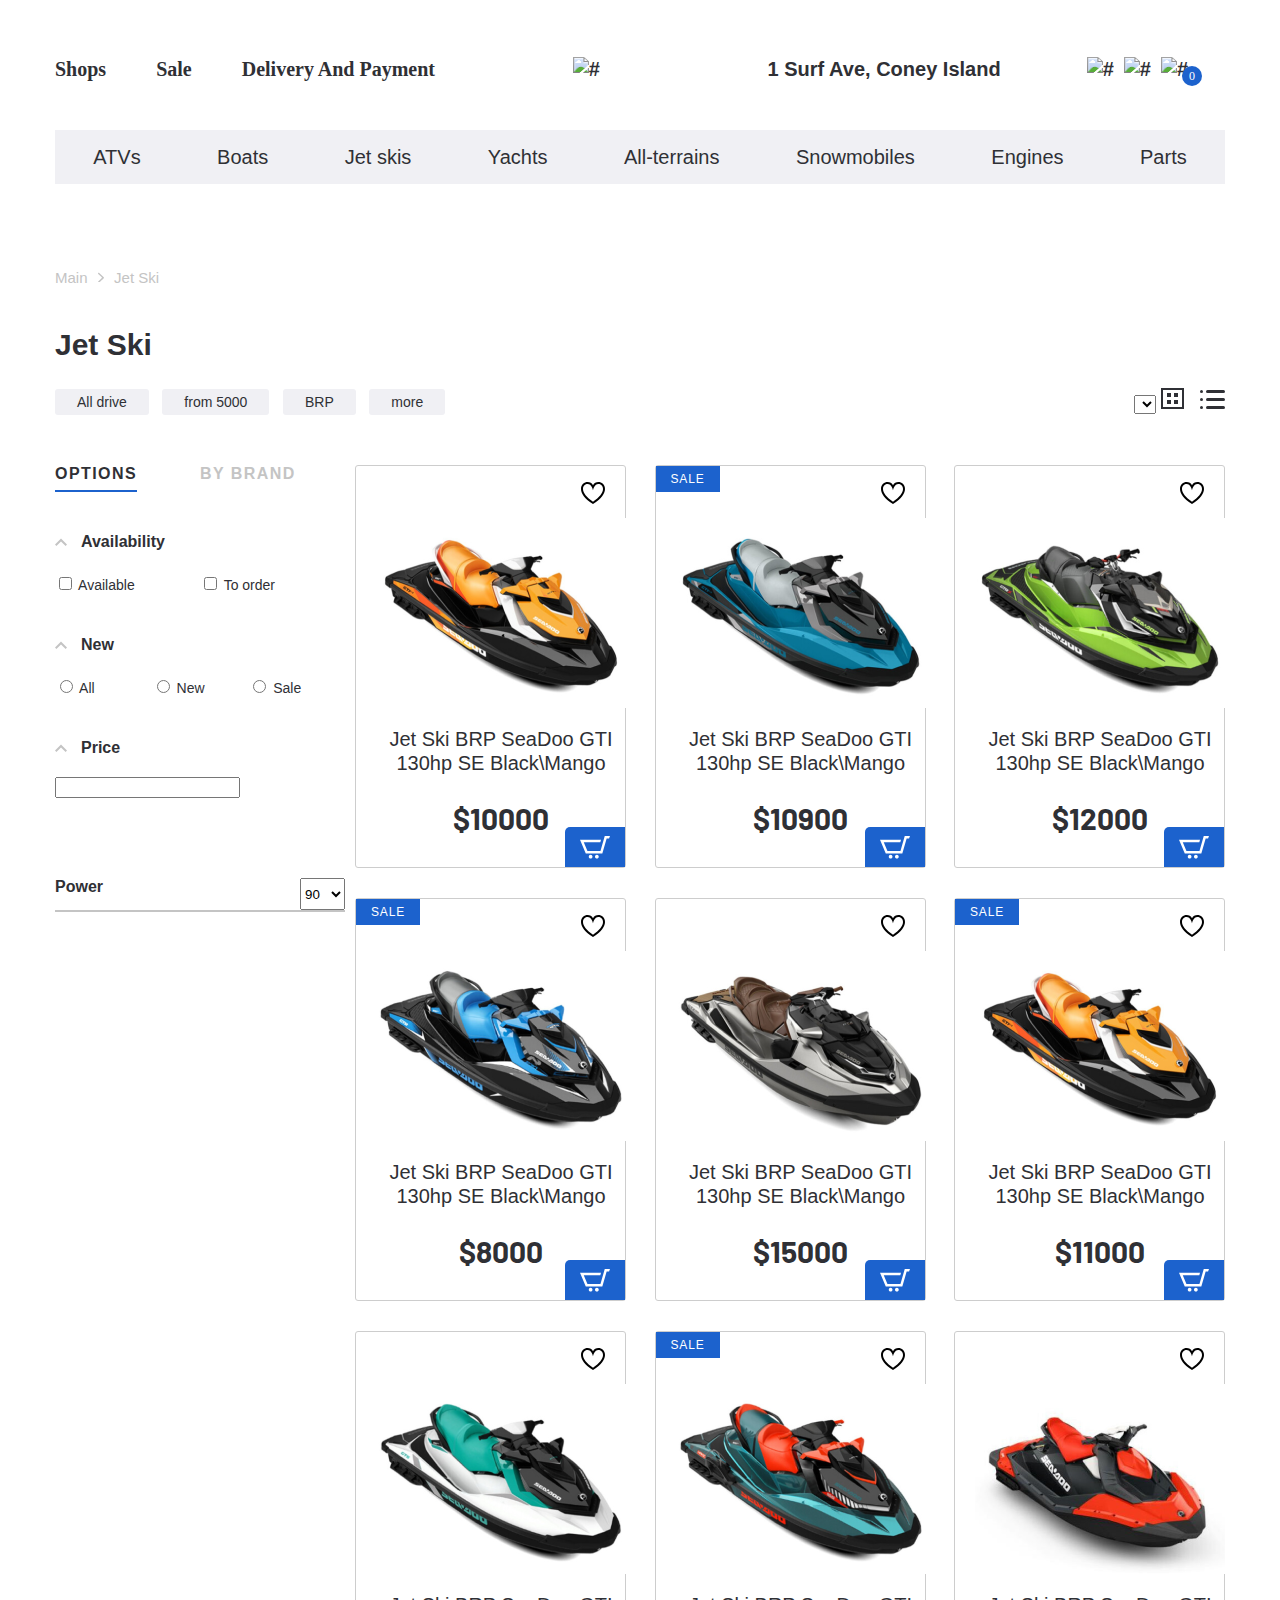
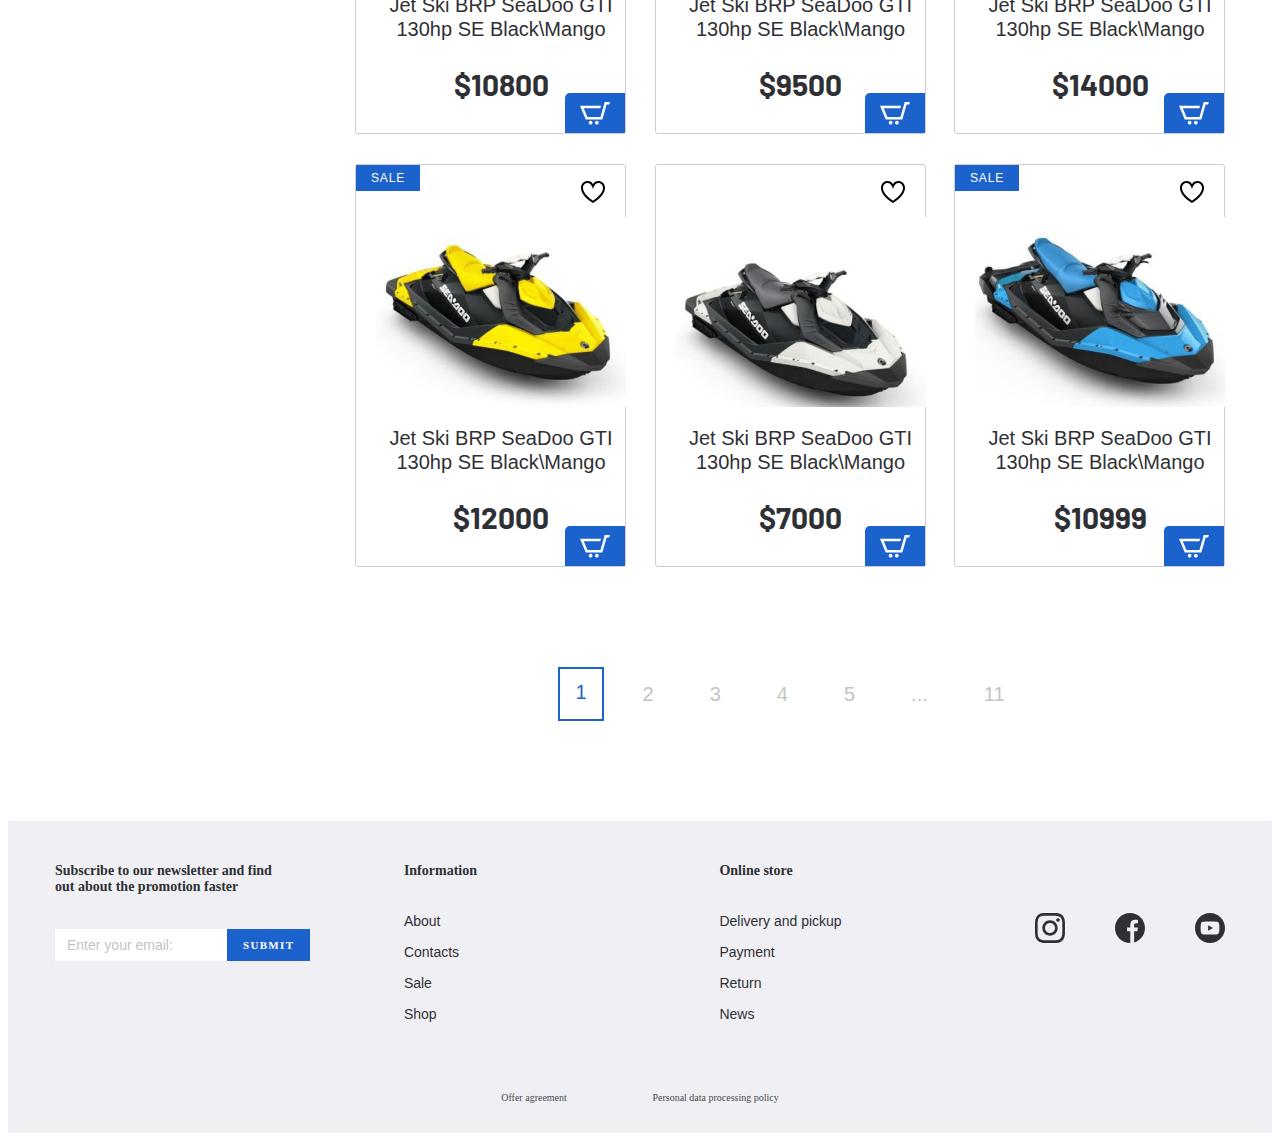
==== commit 34228a4a: "engine power filter" ====
--- a/catalog.html
+++ b/catalog.html
@@ -309,6 +309,18 @@
                           />
                         </div>
                       </li>
+                      <li class="aside-filter__item-list">
+                        <div class="filter__item-list">
+                          <p class="filter__item-listtitle">Power</p>
+                          <select class="filter-style filter__item-listselect">
+                            <option value="90">90</option>
+                            <option value="120">120</option>
+                            <option value="150">150</option>
+                            <option value="180">180</option>
+                          </select>
+                        </div>
+                        <div class="filter__item-list">
+                      </li>
                     </ul>
                   </form>
                 </div>
--- a/css/style.css
+++ b/css/style.css
@@ -1098,3 +1098,84 @@
 .irs--flat .irs-handle:hover > i:first-child {
   background-color: transparent;
 }
+
+.filter__item-list {
+  display: flex;
+  justify-content: space-between;
+}
+.aside-filter__item-list {
+  margin: 80px 0 40px;
+  border-bottom: 2px solid #c4c4c4;
+}
+
+.filter__item-listtitle {
+  padding-bottom: 14px;
+  font-family: "SFProDisplay-Bold", sans-serif;
+  font-size: 16px;
+  font-style: normal;
+  font-weight: 600;
+  line-height: normal;
+}
+
+.filter__item-listselect {
+}
+
+.jq-selectbox__select {
+  color: #48494d;
+  font-family: "Barlow", sans-serif;
+  font-size: 14px;
+  font-style: normal;
+  font-weight: 400;
+  line-height: normal;
+  height: 20px;
+  padding: 0 30px 0 10px;
+  border-radius: 0;
+  background: transparent;
+  box-shadow: none;
+  text-shadow: none;
+  border: none;
+}
+
+.jq-selectbox__trigger-arrow {
+  position: absolute;
+  top: 14px;
+  right: 12px;
+  width: 0;
+  height: 0;
+  border: none;
+}
+
+.jq-selectbox__trigger {
+  position: absolute;
+  border-left: none;
+  background-image: url("/images/arrow-down.svg");
+  width: 12px;
+  height: 8px;
+  bottom: 5px;
+  transform: rotate(0);
+  top: 6px;
+  right: 9px;
+}
+
+.jq-selectbox__select:hover,
+.jq-selectbox__select:active {
+  background: transparent;
+  box-shadow: none;
+}
+.jq-selectbox.focused .jq-selectbox__select {
+  border: none;
+}
+
+.jq-selectbox li:hover {
+  background: rgba(107, 126, 172, 0.05);
+  color: rgba(0, 0, 0, 0.6);
+}
+
+.jq-selectbox li:selected {
+  background: rgba(107, 126, 172, 0.05);
+  color: rgba(0, 0, 0, 0.6);
+}
+
+.jq-selectbox li {
+  color: rgba(0, 0, 0, 0.6);
+}
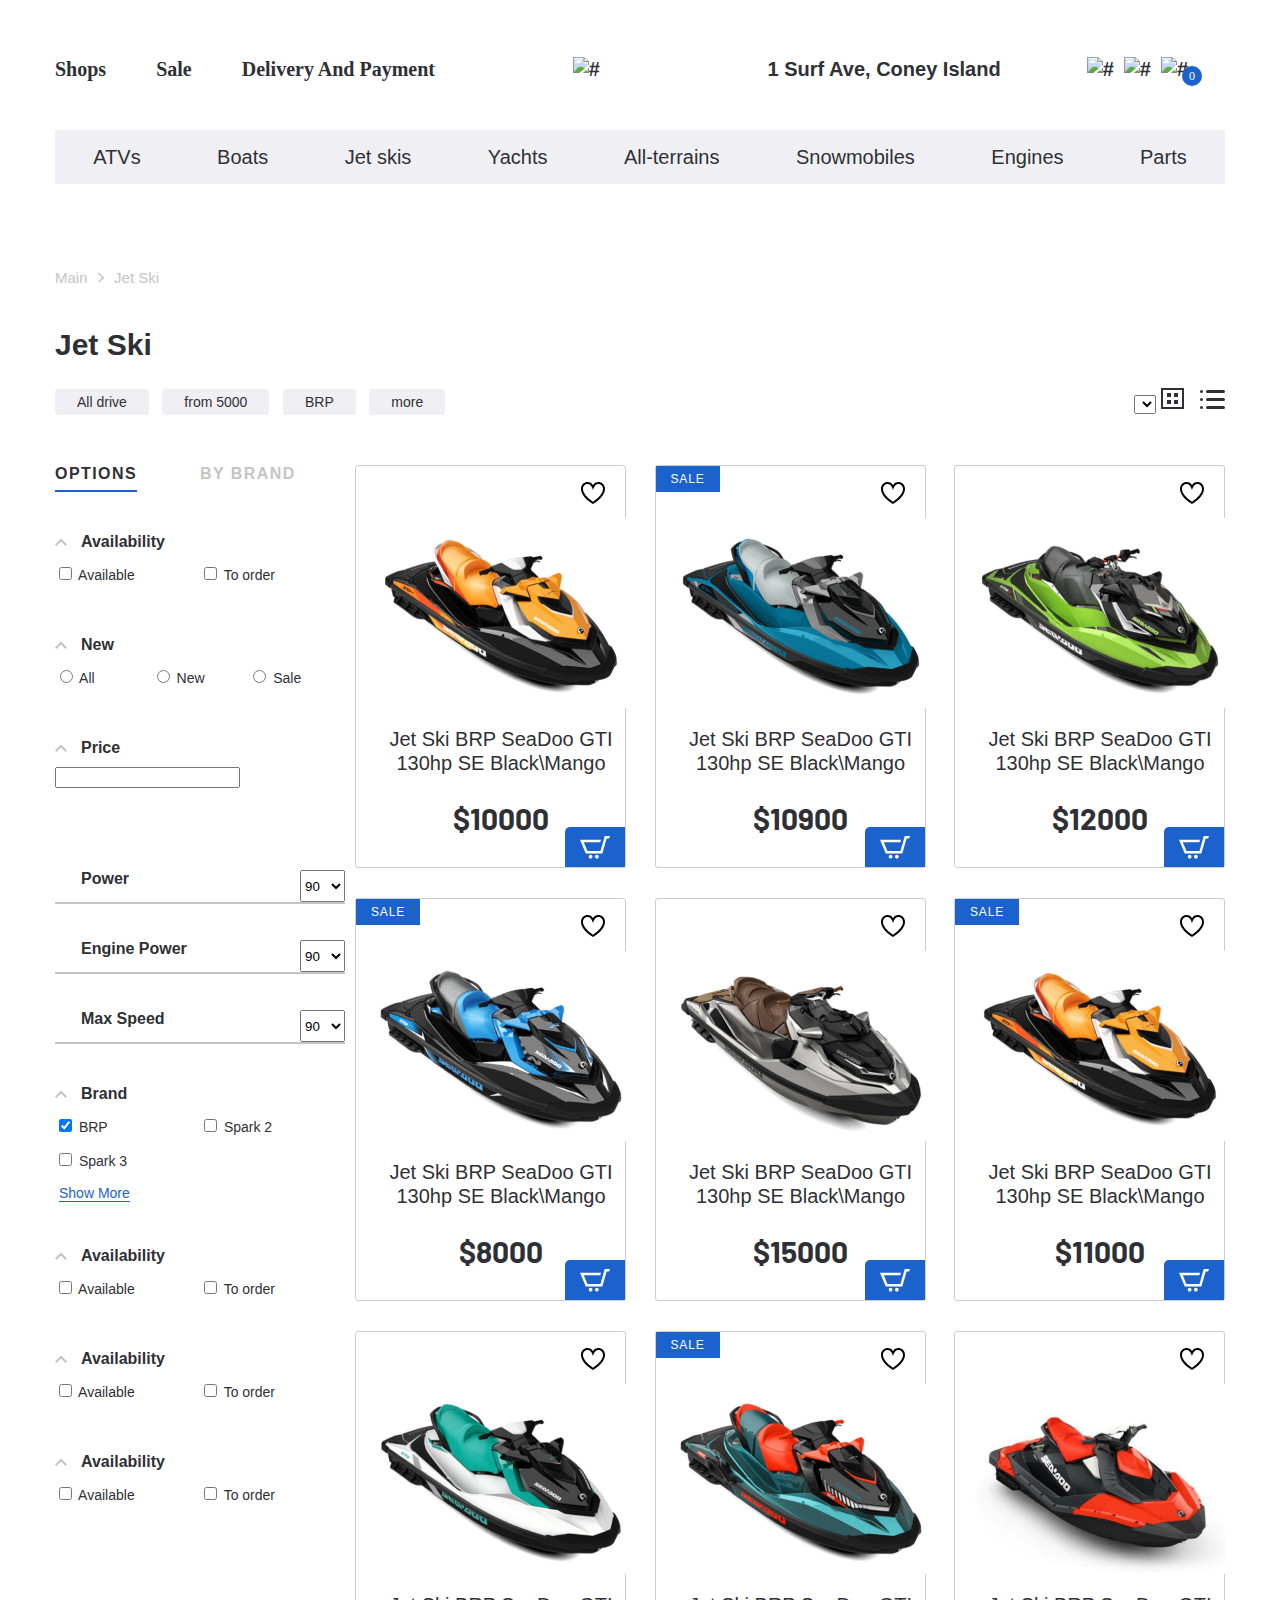
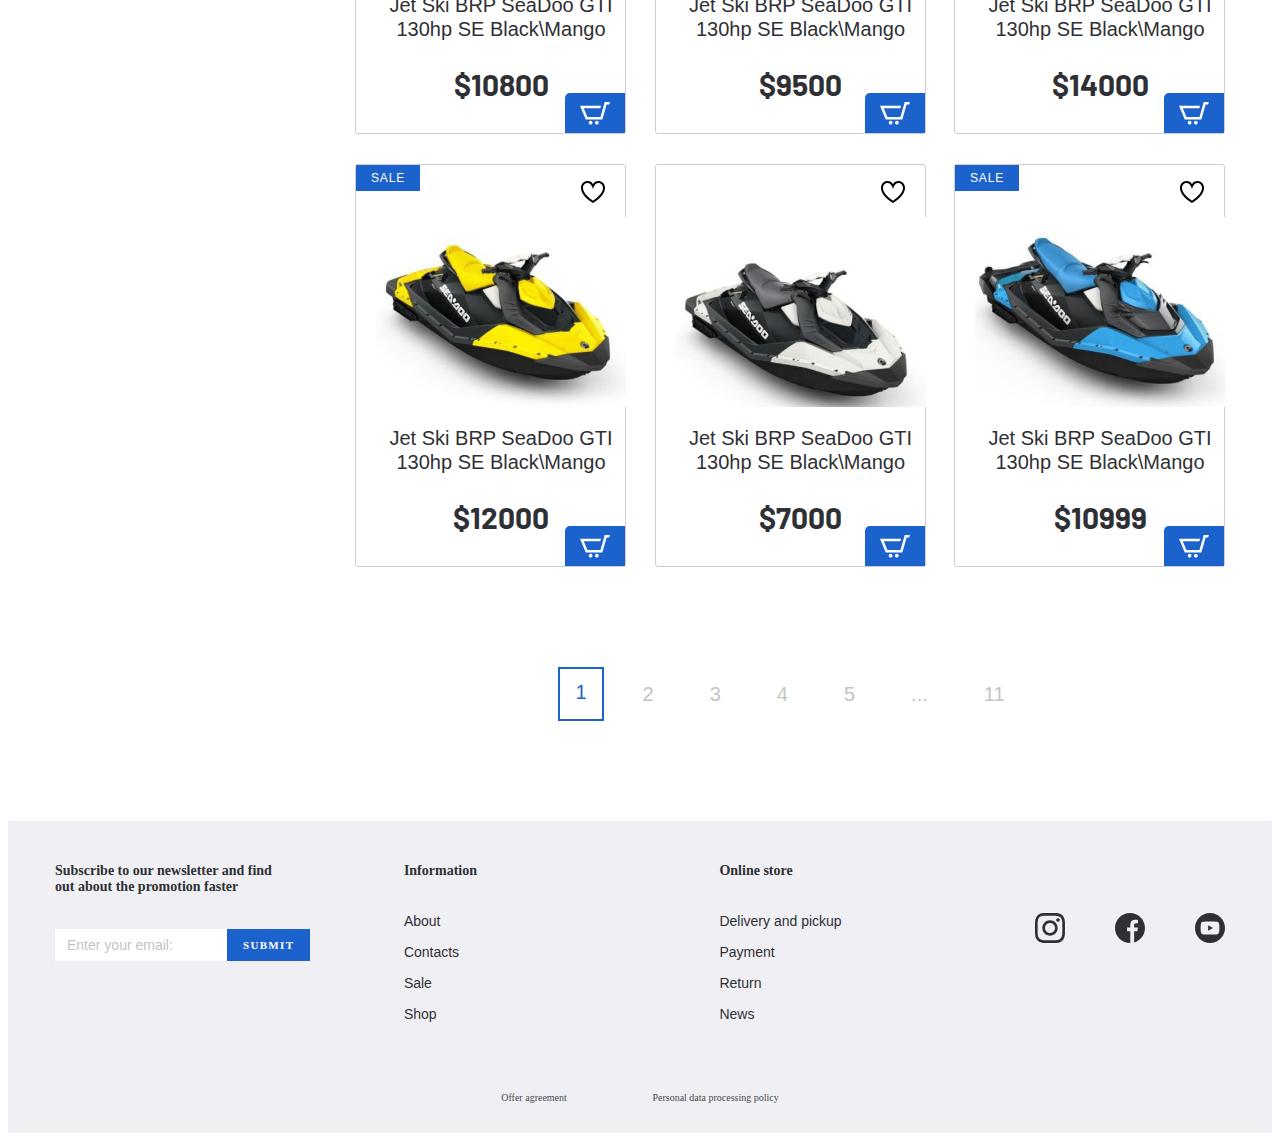
==== commit 13f9b984: "brand filter" ====
--- a/catalog.html
+++ b/catalog.html
@@ -320,6 +320,140 @@
                           </select>
                         </div>
                         <div class="filter__item-list">
+                          <p class="filter__item-listtitle">Engine Power</p>
+                          <select class="filter-style filter__item-listselect">
+                            <option value="90">90</option>
+                            <option value="120">120</option>
+                            <option value="150">150</option>
+                            <option value="180">180</option>
+                          </select>
+                        </div>
+                        <div class="filter__item-list">
+                          <p class="filter__item-listtitle">Max Speed</p>
+                          <select class="filter-style filter__item-listselect">
+                            <option value="90">90</option>
+                            <option value="120">120</option>
+                            <option value="150">150</option>
+                            <option value="180">180</option>
+                          </select>
+                        </div>
+                      </li>
+                      <li class="aside-filter__item-drop">
+                        <p
+                          class="aside-filter__item-title filter__item-drop filter__item-drop--active"
+                        >
+                          Brand
+                        </p>
+                        <div class="aside-filter__content">
+                          <div class="aside-filter__content-box">
+                            <label class="aside-filter__content-label">
+                              <input
+                                class="filter-style"
+                                type="checkbox"
+                                checked
+                              />
+                              BRP</label
+                            >
+                          </div>
+                          <div class="aside-filter__content-box">
+                            <label class="aside-filter__content-label">
+                              <input
+                                class="filter-style"
+                                name="radio"
+                                type="checkbox"
+                              />
+                              Spark 2</label
+                            >
+                          </div>
+                          <div class="aside-filter__content-box">
+                            <label class="aside-filter__content-label">
+                              <input
+                                class="filter-style"
+                                name="radio"
+                                type="checkbox"
+                              />
+                              Spark 3</label
+                            >
+                          </div>
+                        </div>
+                        <div class="filter-more">
+                          <a class="filter-more__link" href="#">Show More</a>
+                        </div>
+                      </li>
+                      <li class="aside-filter__item-drop">
+                        <p
+                          class="aside-filter__item-title filter__item-drop filter__item-drop--active"
+                        >
+                          Availability
+                        </p>
+                        <div class="aside-filter__content">
+                          <div class="aside-filter__content-box">
+                            <label class="aside-filter__content-label">
+                              <input class="filter-style" type="checkbox" />
+                              Available</label
+                            >
+                          </div>
+                          <div class="aside-filter__content-box">
+                            <label class="aside-filter__content-label">
+                              <input
+                                class="filter-style"
+                                name="radio"
+                                type="checkbox"
+                              />
+                              To order</label
+                            >
+                          </div>
+                        </div>
+                      </li>
+                      <li class="aside-filter__item-drop">
+                        <p
+                          class="aside-filter__item-title filter__item-drop filter__item-drop--active"
+                        >
+                          Availability
+                        </p>
+                        <div class="aside-filter__content">
+                          <div class="aside-filter__content-box">
+                            <label class="aside-filter__content-label">
+                              <input class="filter-style" type="checkbox" />
+                              Available</label
+                            >
+                          </div>
+                          <div class="aside-filter__content-box">
+                            <label class="aside-filter__content-label">
+                              <input
+                                class="filter-style"
+                                name="radio"
+                                type="checkbox"
+                              />
+                              To order</label
+                            >
+                          </div>
+                        </div>
+                      </li>
+                      <li class="aside-filter__item-drop">
+                        <p
+                          class="aside-filter__item-title filter__item-drop filter__item-drop--active"
+                        >
+                          Availability
+                        </p>
+                        <div class="aside-filter__content">
+                          <div class="aside-filter__content-box">
+                            <label class="aside-filter__content-label">
+                              <input class="filter-style" type="checkbox" />
+                              Available</label
+                            >
+                          </div>
+                          <div class="aside-filter__content-box">
+                            <label class="aside-filter__content-label">
+                              <input
+                                class="filter-style"
+                                name="radio"
+                                type="checkbox"
+                              />
+                              To order</label
+                            >
+                          </div>
+                        </div>
                       </li>
                     </ul>
                   </form>
--- a/css/style.css
+++ b/css/style.css
@@ -964,11 +964,12 @@
 .aside-filter__content {
   display: flex;
   flex-wrap: wrap;
-  margin-top: 20px;
+  margin-top: 10px;
 }
 
 .aside-filter__content-box {
   width: 50%;
+  margin-bottom: 10px;
 }
 
 .aside-filter__content-label {
@@ -1099,13 +1100,15 @@
   background-color: transparent;
 }
 
+.aside-filter__item-list {
+  margin: 46px 0 40px;
+}
+
 .filter__item-list {
   display: flex;
   justify-content: space-between;
-}
-.aside-filter__item-list {
-  margin: 80px 0 40px;
   border-bottom: 2px solid #c4c4c4;
+  padding-top: 36px;
 }
 
 .filter__item-listtitle {
@@ -1115,6 +1118,7 @@
   font-style: normal;
   font-weight: 600;
   line-height: normal;
+  padding-left: 26px;
 }
 
 .filter__item-listselect {
@@ -1179,3 +1183,17 @@
 .jq-selectbox li {
   color: rgba(0, 0, 0, 0.6);
 }
+
+.filter-more {
+  color: #1c62cd;
+  font-family: "SFProDisplay-Regular", sans-serif;
+  font-size: 14px;
+  font-style: normal;
+  font-weight: 400;
+  line-height: normal;
+  padding: 4px;
+}
+
+.filter-more__link {
+  border-bottom: 1px solid #1c62cd;
+}
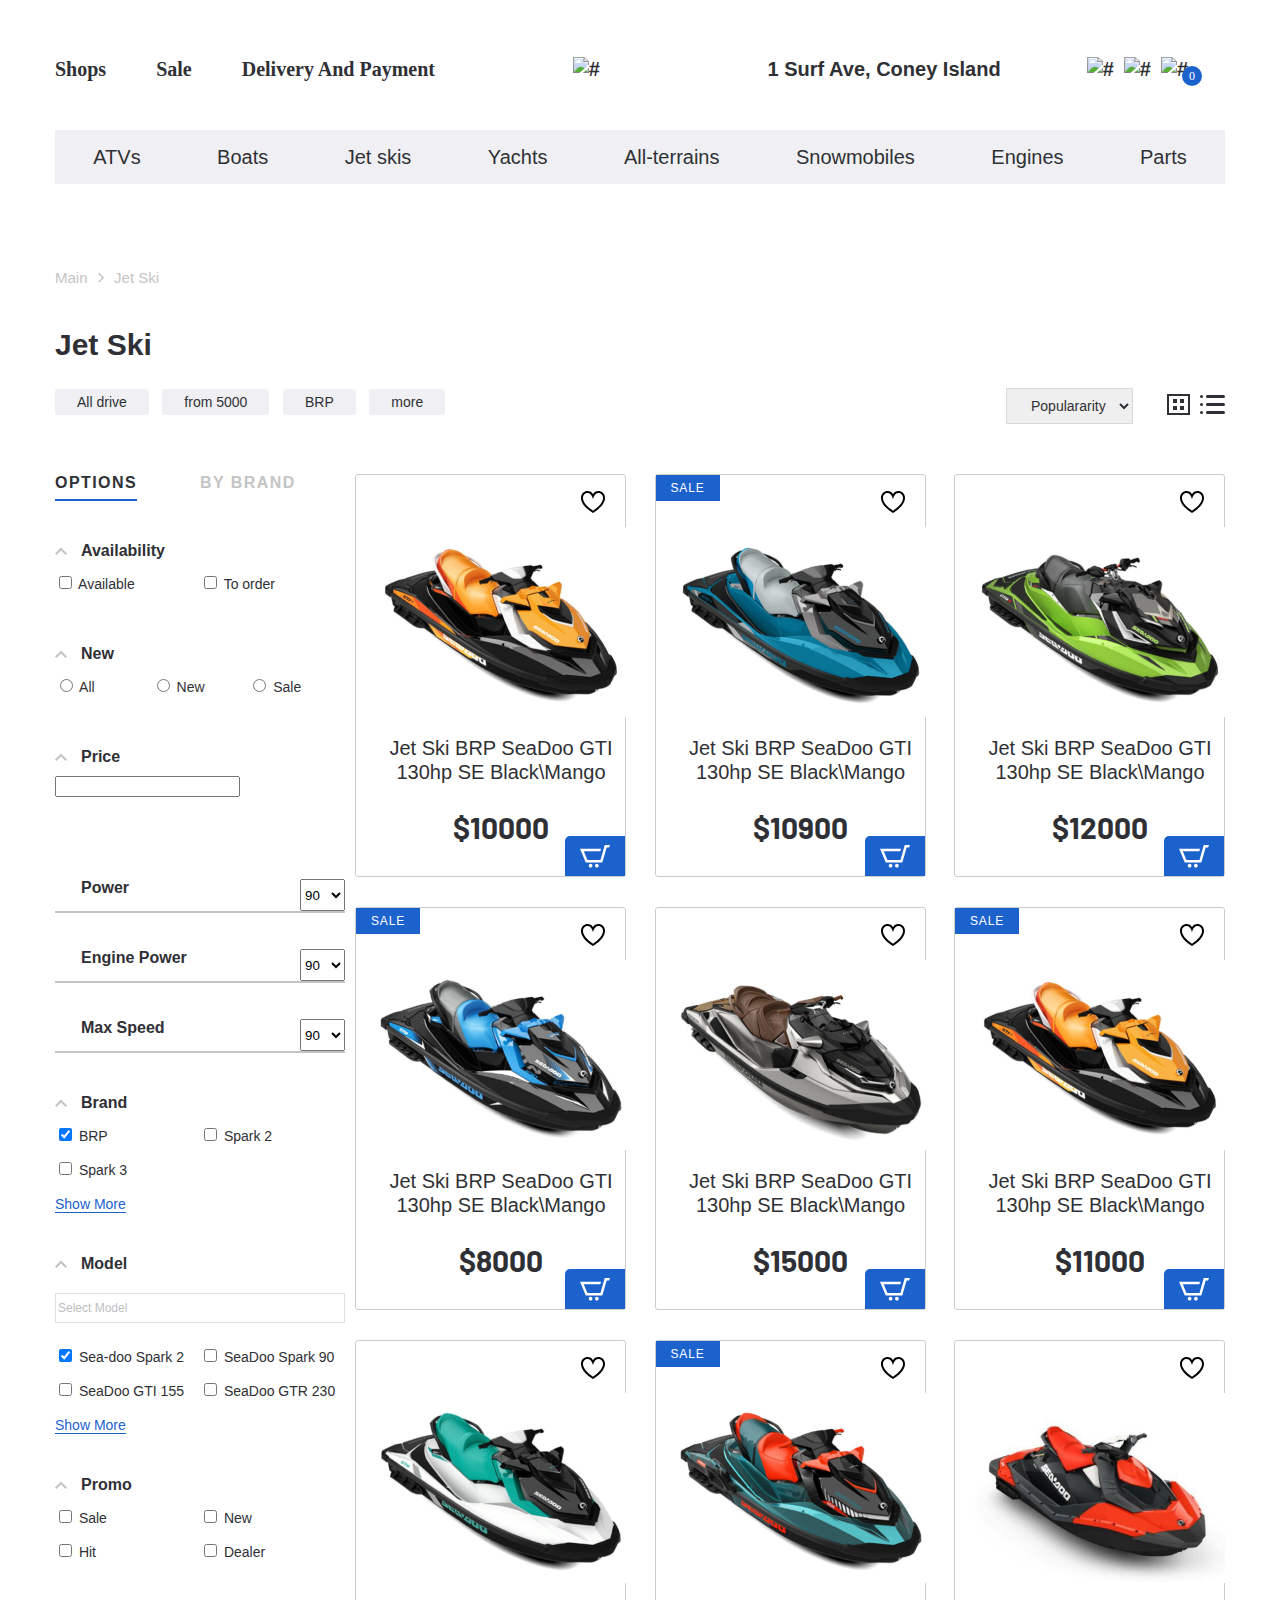
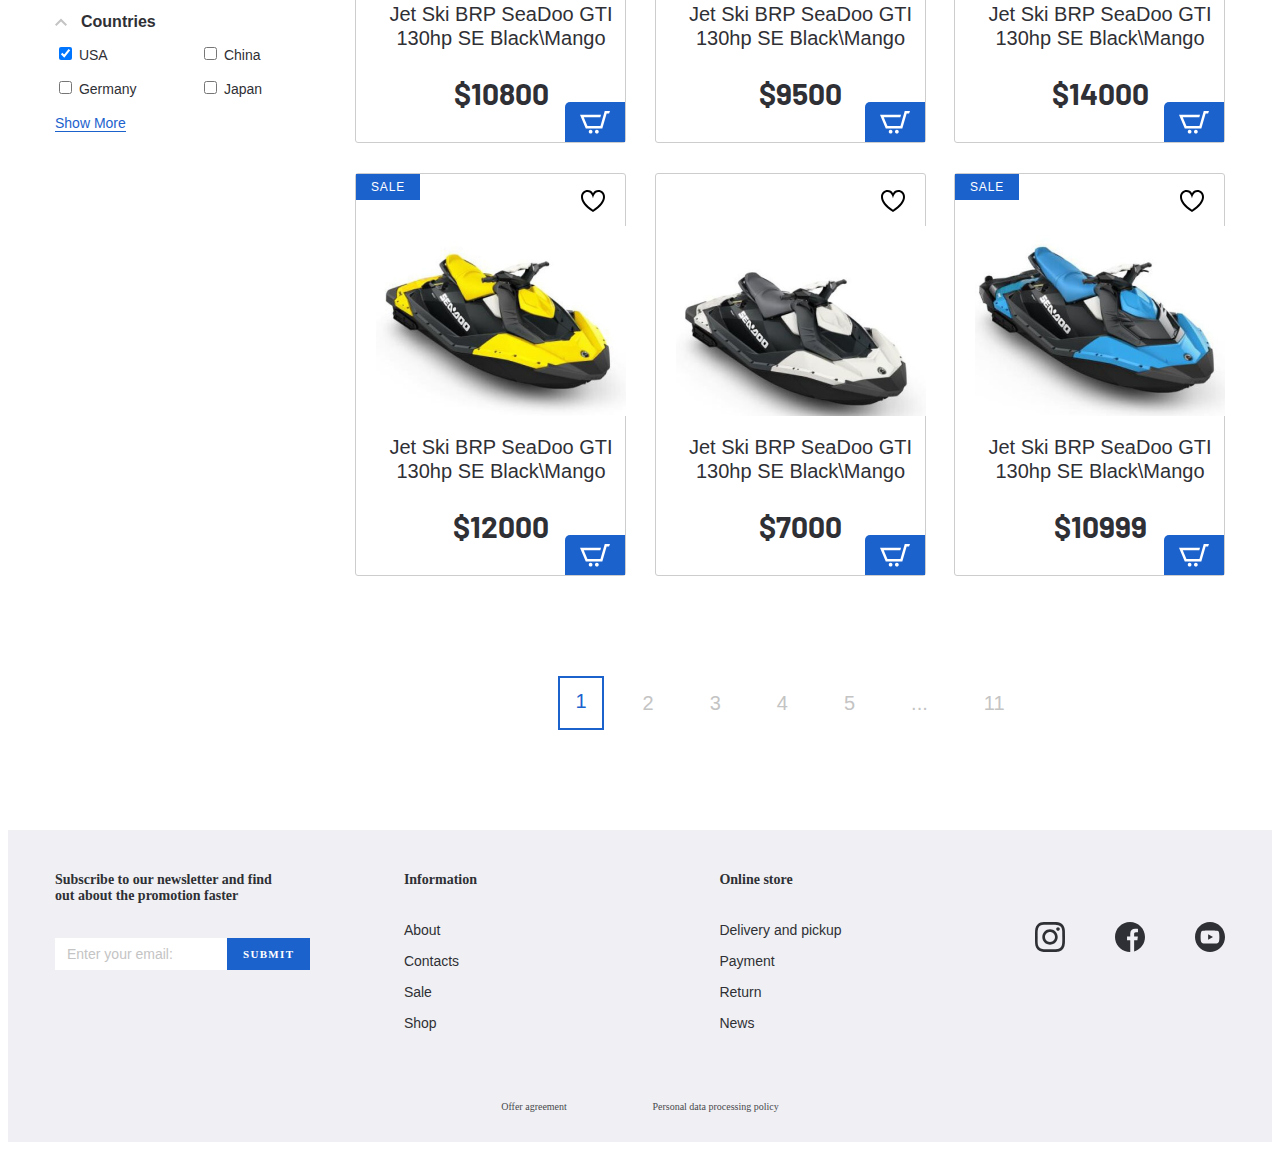
==== commit dff4f4b1: "popularity filter" ====
--- a/catalog.html
+++ b/catalog.html
@@ -117,8 +117,8 @@
             <button>more</button>
           </div>
           <div class="catalog__filter-btn">
-            <select class="filter-style">
-              <option value=""></option>
+            <select class="filter-style select-item">
+              <option value="Popular">Populararity</option>
               <option value=""></option>
               <option value=""></option>
             </select>
@@ -375,33 +375,61 @@
                               Spark 3</label
                             >
                           </div>
-                        </div>
-                        <div class="filter-more">
-                          <a class="filter-more__link" href="#">Show More</a>
+                          <div class="filter-more">
+                            <button class="filter-more__btn">Show More</button>
+                          </div>
                         </div>
                       </li>
                       <li class="aside-filter__item-drop">
                         <p
                           class="aside-filter__item-title filter__item-drop filter__item-drop--active"
                         >
-                          Availability
+                          Model
                         </p>
                         <div class="aside-filter__content">
+                          <input
+                            class="filter-search"
+                            type="text"
+                            placeholder="Select Model"
+                          />
+                          <div class="aside-filter__content-box">
+                            <label class="aside-filter__content-label">
+                              <input
+                                class="filter-style"
+                                type="checkbox"
+                                checked
+                              />
+                              Sea-doo Spark 2</label
+                            >
+                          </div>
+                          <div class="aside-filter__content-box">
+                            <label class="aside-filter__content-label">
+                              <input
+                                class="filter-style"
+                                name="radio"
+                                type="checkbox"
+                              />
+                              SeaDoo Spark 90
+                            </label>
+                          </div>
                           <div class="aside-filter__content-box">
                             <label class="aside-filter__content-label">
                               <input class="filter-style" type="checkbox" />
-                              Available</label
-                            >
-                          </div>
-                          <div class="aside-filter__content-box">
-                            <label class="aside-filter__content-label">
-                              <input
-                                class="filter-style"
-                                name="radio"
-                                type="checkbox"
-                              />
-                              To order</label
-                            >
+                              SeaDoo GTI 155</label
+                            >
+                          </div>
+                          <div class="aside-filter__content-box">
+                            <label class="aside-filter__content-label">
+                              <input
+                                class="filter-style"
+                                name="radio"
+                                type="checkbox"
+                              />
+                              SeaDoo GTR 230
+                            </label>
+                          </div>
+                          <div class="filter-more">
+                            <button class="filter-more__btn">Show More</button>
                           </div>
                         </div>
                       </li>
@@ -409,23 +437,39 @@
                         <p
                           class="aside-filter__item-title filter__item-drop filter__item-drop--active"
                         >
-                          Availability
+                          Promo
                         </p>
                         <div class="aside-filter__content">
                           <div class="aside-filter__content-box">
                             <label class="aside-filter__content-label">
                               <input class="filter-style" type="checkbox" />
-                              Available</label
-                            >
-                          </div>
-                          <div class="aside-filter__content-box">
-                            <label class="aside-filter__content-label">
-                              <input
-                                class="filter-style"
-                                name="radio"
-                                type="checkbox"
-                              />
-                              To order</label
+                              Sale</label
+                            >
+                          </div>
+                          <div class="aside-filter__content-box">
+                            <label class="aside-filter__content-label">
+                              <input
+                                class="filter-style"
+                                name="radio"
+                                type="checkbox"
+                              />
+                              New</label
+                            >
+                          </div>
+                          <div class="aside-filter__content-box">
+                            <label class="aside-filter__content-label">
+                              <input class="filter-style" type="checkbox" />
+                              Hit</label
+                            >
+                          </div>
+                          <div class="aside-filter__content-box">
+                            <label class="aside-filter__content-label">
+                              <input
+                                class="filter-style"
+                                name="radio"
+                                type="checkbox"
+                              />
+                              Dealer</label
                             >
                           </div>
                         </div>
@@ -434,24 +478,47 @@
                         <p
                           class="aside-filter__item-title filter__item-drop filter__item-drop--active"
                         >
-                          Availability
+                          Countries
                         </p>
                         <div class="aside-filter__content">
                           <div class="aside-filter__content-box">
                             <label class="aside-filter__content-label">
+                              <input
+                                class="filter-style"
+                                type="checkbox"
+                                checked
+                              />
+                              USA</label
+                            >
+                          </div>
+                          <div class="aside-filter__content-box">
+                            <label class="aside-filter__content-label">
+                              <input
+                                class="filter-style"
+                                name="radio"
+                                type="checkbox"
+                              />
+                              China</label
+                            >
+                          </div>
+                          <div class="aside-filter__content-box">
+                            <label class="aside-filter__content-label">
                               <input class="filter-style" type="checkbox" />
-                              Available</label
-                            >
-                          </div>
-                          <div class="aside-filter__content-box">
-                            <label class="aside-filter__content-label">
-                              <input
-                                class="filter-style"
-                                name="radio"
-                                type="checkbox"
-                              />
-                              To order</label
-                            >
+                              Germany</label
+                            >
+                          </div>
+                          <div class="aside-filter__content-box">
+                            <label class="aside-filter__content-label">
+                              <input
+                                class="filter-style"
+                                name="radio"
+                                type="checkbox"
+                              />
+                              Japan</label
+                            >
+                          </div>
+                          <div class="filter-more">
+                            <button class="filter-more__btn">Show More</button>
                           </div>
                         </div>
                       </li>
--- a/css/style.css
+++ b/css/style.css
@@ -843,6 +843,11 @@
   cursor: pointer;
 }
 
+.catalog__filter-btn {
+  display: flex;
+  align-items: center;
+}
+
 .catalog__filter-btngrid,
 .catalog__filter-btnline {
   border: none;
@@ -1185,15 +1190,51 @@
 }
 
 .filter-more {
+  width: 100%;
+}
+
+.filter-more__btn {
   color: #1c62cd;
   font-family: "SFProDisplay-Regular", sans-serif;
   font-size: 14px;
   font-style: normal;
   font-weight: 400;
   line-height: normal;
-  padding: 4px;
-}
-
-.filter-more__link {
+  border: none;
+  padding: 0;
+  padding-bottom: 4;
   border-bottom: 1px solid #1c62cd;
-}
+  background-color: transparent;
+}
+
+.filter-search {
+  width: 100%;
+  background-color: #e0e0e0;
+  height: 30px;
+  position: 0 20px;
+  font-family: "SFProDisplay-Regular", sans-serif;
+  font-size: 12px;
+  font-style: normal;
+  font-weight: 400;
+  line-height: normal;
+  margin-top: 10px;
+  margin-bottom: 20px;
+  background-color: transparent;
+  border: 1px solid #e0e0e0;
+}
+
+.filter-search::placeholder {
+  color: #bdbec2;
+}
+
+.select-item {
+  border: 1.5px solid #d7d9df;
+  color: #2f3035;
+  font-family: "SFProDisplay-Regular", sans-serif;
+  font-size: 14px;
+  font-style: normal;
+  font-weight: 400;
+  line-height: normal;
+  margin-right: 34px;
+  padding: 8px 10px 8px 20px;
+}
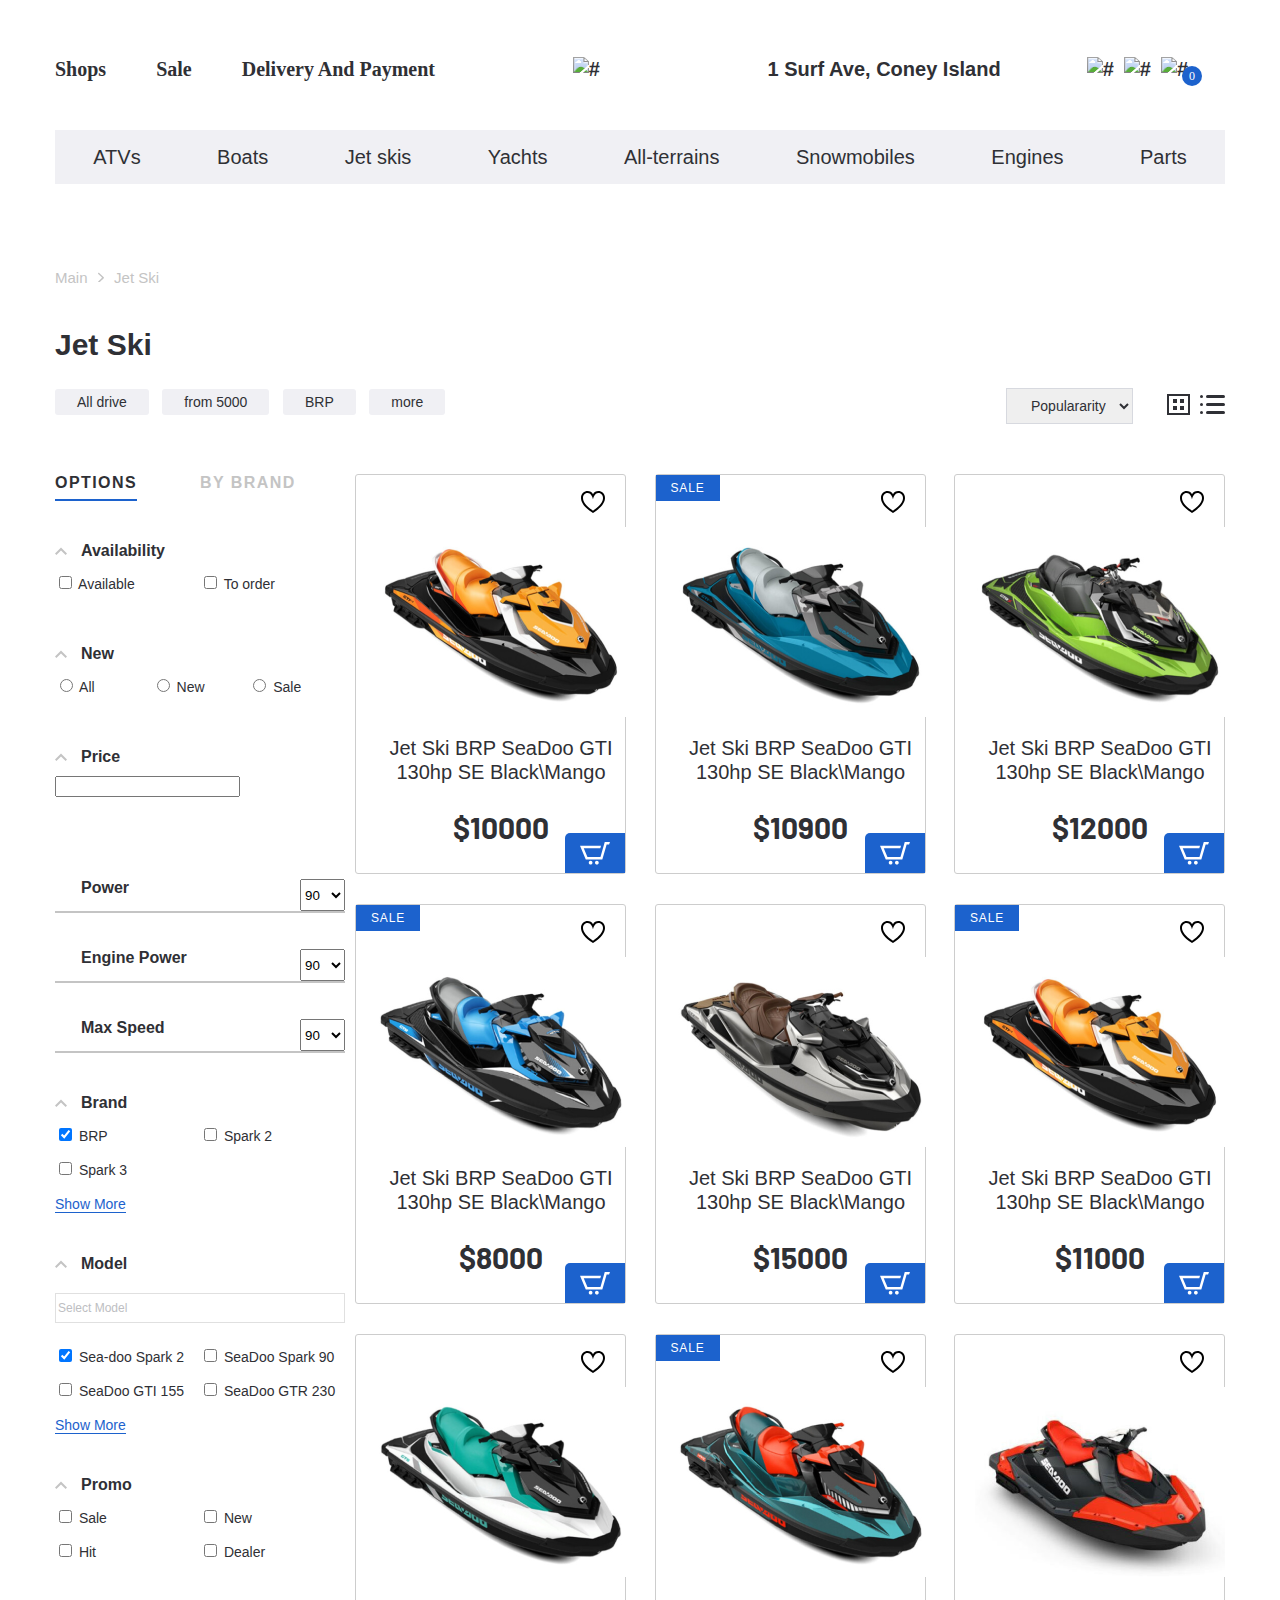
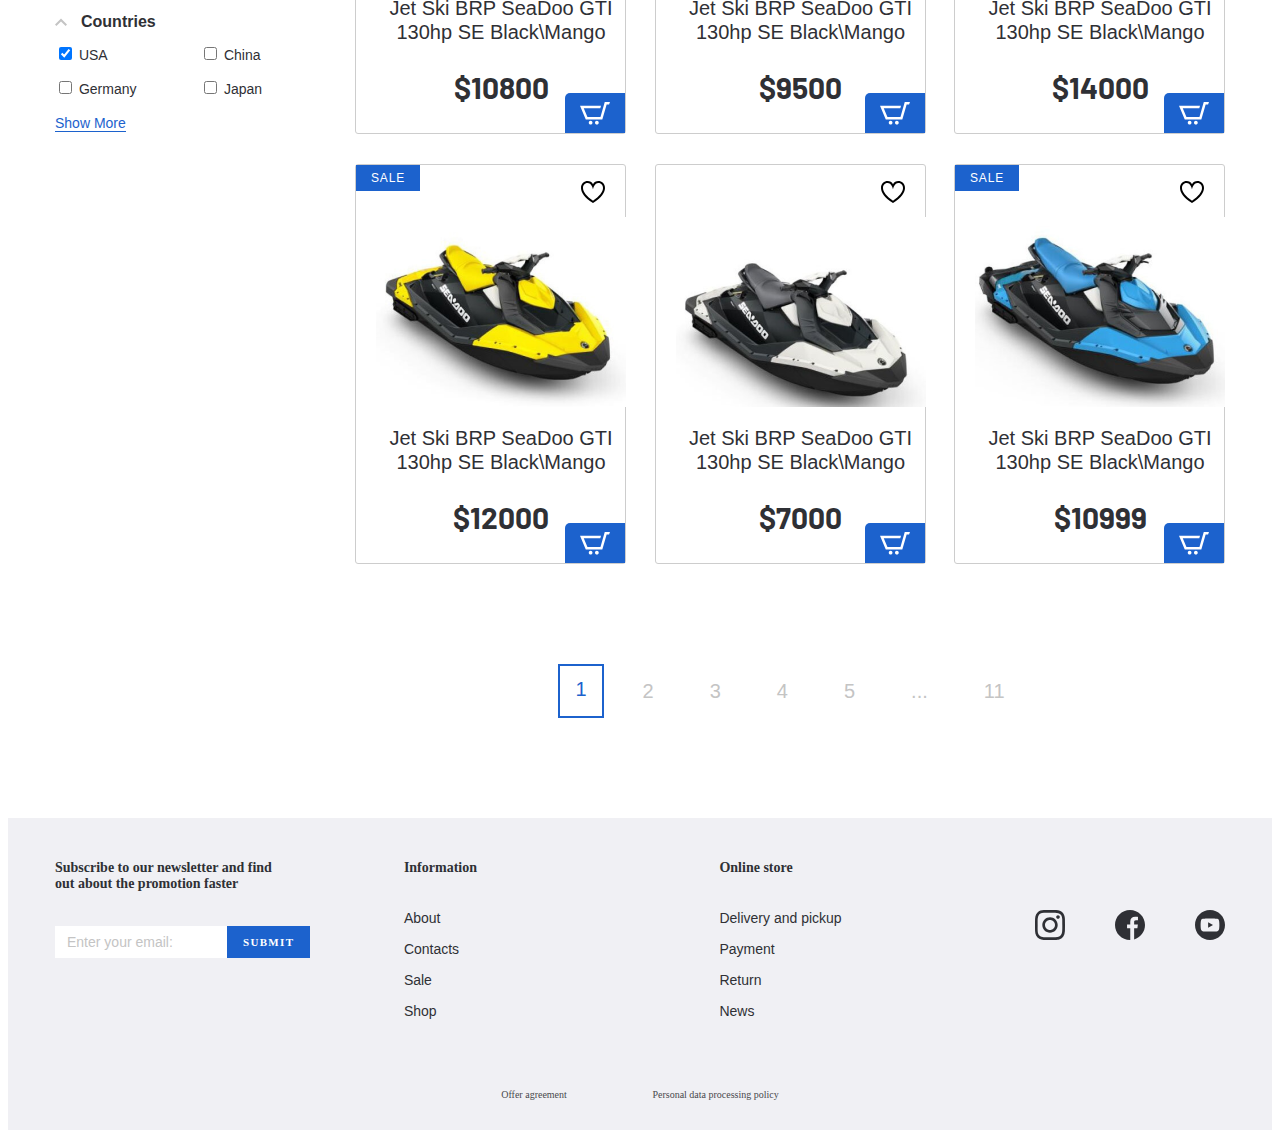
==== commit 686e1ad4: "mobile friendly product page" ====
--- a/catalog.html
+++ b/catalog.html
@@ -15,6 +15,7 @@
     <link rel="stylesheet" href="css/jquery.formstyler.css" />
     <link rel="stylesheet" href="css/jquery.formstyler.theme.css" />
     <link rel="stylesheet" href="css/style.css" />
+    <link rel="stylesheet" href="/css/media.css" />
   </head>
   <body>
     <header class="header">
@@ -34,7 +35,7 @@
                 </li>
               </ul>
             </nav>
-            <a class="logo" href="#">
+            <a class="logo" href="/index.html">
               <img src="/images/logo.svg" alt="#" />
             </a>
             <div class="header__box">
@@ -214,15 +215,16 @@
           <aside class="catalog__inner-aside aside-filter">
             <div class="tabs-wraper">
               <div class="tabs aside-filter__tabs">
-                <a class="tab aside-filter__tab tab--active" href="#"
+                <a class="tab aside-filter__tab tab--active" href="#filter-1"
                   ><span>Options</span></a
                 >
-                <a class="tab aside-filter__tab" href="#"
+                <a class="tab aside-filter__tab" href="#filter-2"
                   ><span>by brand</span></a
                 >
               </div>
               <div class="tabs-container">
                 <div
+                  id="filter-1"
                   class="tabs-content aside-filter__tabs-content tabs-content--active"
                 >
                   <form class="aside-filter__form">
@@ -525,7 +527,10 @@
                     </ul>
                   </form>
                 </div>
-                <div class="tabs-content aside-filter__tabs-content">
+                <div
+                  id="filter-2"
+                  class="tabs-content aside-filter__tabs-content"
+                >
                   content 2
                 </div>
               </div>
@@ -539,7 +544,7 @@
                 <img src="/images/cart-white.svg" alt="cart" />
               </button>
               <a class="product__item-notify-link" href="#">Rescue equipment</a>
-              <a class="product__item" href="#">
+              <a class="product__item" href="product.html">
                 <img
                   class="product__item-img"
                   src="/images/jetski-yellow.png"
@@ -553,7 +558,7 @@
               </a>
             </div>
             <div class="product__item-wrapper">
-              <a class="product__popup" href="#">view product</a>
+              <a class="product__popup" href="product.html">view product</a>
               <button class="product__item-favorite"></button>
               <button class="product__item-basket">
                 <img src="/images/cart-white.svg" alt="cart" />
@@ -573,13 +578,13 @@
               </a>
             </div>
             <div class="product__item-wrapper">
-              <a class="product__popup" href="#">view product</a>
-              <button class="product__item-favorite"></button>
-              <button class="product__item-basket">
-                <img src="/images/cart-white.svg" alt="cart" />
-              </button>
-              <a class="product__item-notify-link" href="#">Rescue equipment</a>
-              <a class="product__item" href="#">
+              <a class="product__popup" href="/product.html">view product</a>
+              <button class="product__item-favorite"></button>
+              <button class="product__item-basket">
+                <img src="/images/cart-white.svg" alt="cart" />
+              </button>
+              <a class="product__item-notify-link" href="#">Rescue equipment</a>
+              <a class="product__item" href="/product.html">
                 <img
                   class="product__item-img"
                   src="/images/jetski-green.png"
@@ -593,13 +598,13 @@
               </a>
             </div>
             <div class="product__item-wrapper">
-              <a class="product__popup" href="#">view product</a>
-              <button class="product__item-favorite"></button>
-              <button class="product__item-basket">
-                <img src="/images/cart-white.svg" alt="cart" />
-              </button>
-              <a class="product__item-notify-link" href="#">Rescue equipment</a>
-              <a class="product__item product__item-sale" href="#">
+              <a class="product__popup" href="/product.html">view product</a>
+              <button class="product__item-favorite"></button>
+              <button class="product__item-basket">
+                <img src="/images/cart-white.svg" alt="cart" />
+              </button>
+              <a class="product__item-notify-link" href="#">Rescue equipment</a>
+              <a class="product__item product__item-sale" href="/product.html">
                 <img
                   class="product__item-img"
                   src="/images/jetski-blue-black.png"
@@ -613,13 +618,13 @@
               </a>
             </div>
             <div class="product__item-wrapper">
-              <a class="product__popup" href="#">view product</a>
-              <button class="product__item-favorite"></button>
-              <button class="product__item-basket">
-                <img src="/images/cart-white.svg" alt="cart" />
-              </button>
-              <a class="product__item-notify-link" href="#">Rescue equipment</a>
-              <a class="product__item" href="#">
+              <a class="product__popup" href="/product.html">view product</a>
+              <button class="product__item-favorite"></button>
+              <button class="product__item-basket">
+                <img src="/images/cart-white.svg" alt="cart" />
+              </button>
+              <a class="product__item-notify-link" href="#">Rescue equipment</a>
+              <a class="product__item" href="/product.html">
                 <img
                   class="product__item-img"
                   src="/images/jetski-grey.png"
@@ -633,13 +638,13 @@
               </a>
             </div>
             <div class="product__item-wrapper">
-              <a class="product__popup" href="#">view product</a>
-              <button class="product__item-favorite"></button>
-              <button class="product__item-basket">
-                <img src="/images/cart-white.svg" alt="cart" />
-              </button>
-              <a class="product__item-notify-link" href="#">Rescue equipment</a>
-              <a class="product__item product__item-sale" href="#">
+              <a class="product__popup" href="/product.html">view product</a>
+              <button class="product__item-favorite"></button>
+              <button class="product__item-basket">
+                <img src="/images/cart-white.svg" alt="cart" />
+              </button>
+              <a class="product__item-notify-link" href="#">Rescue equipment</a>
+              <a class="product__item product__item-sale" href="/product.html">
                 <img
                   class="product__item-img"
                   src="/images/jetski-yellow.png"
@@ -653,13 +658,13 @@
               </a>
             </div>
             <div class="product__item-wrapper">
-              <a class="product__popup" href="#">view product</a>
-              <button class="product__item-favorite"></button>
-              <button class="product__item-basket">
-                <img src="/images/cart-white.svg" alt="cart" />
-              </button>
-              <a class="product__item-notify-link" href="#">Rescue equipment</a>
-              <a class="product__item" href="#">
+              <a class="product__popup" href="/product.html">view product</a>
+              <button class="product__item-favorite"></button>
+              <button class="product__item-basket">
+                <img src="/images/cart-white.svg" alt="cart" />
+              </button>
+              <a class="product__item-notify-link" href="#">Rescue equipment</a>
+              <a class="product__item" href="/product.html">
                 <img
                   class="product__item-img"
                   src="/images/jetski-green-grey.png"
@@ -673,13 +678,13 @@
               </a>
             </div>
             <div class="product__item-wrapper">
-              <a class="product__popup" href="#">view product</a>
-              <button class="product__item-favorite"></button>
-              <button class="product__item-basket">
-                <img src="/images/cart-white.svg" alt="cart" />
-              </button>
-              <a class="product__item-notify-link" href="#">Rescue equipment</a>
-              <a class="product__item product__item-sale" href="#">
+              <a class="product__popup" href="/product.html">view product</a>
+              <button class="product__item-favorite"></button>
+              <button class="product__item-basket">
+                <img src="/images/cart-white.svg" alt="cart" />
+              </button>
+              <a class="product__item-notify-link" href="#">Rescue equipment</a>
+              <a class="product__item product__item-sale" href="/product.html">
                 <img
                   class="product__item-img"
                   src="/images/jetski-green-red.png"
@@ -693,13 +698,13 @@
               </a>
             </div>
             <div class="product__item-wrapper">
-              <a class="product__popup" href="#">view product</a>
-              <button class="product__item-favorite"></button>
-              <button class="product__item-basket">
-                <img src="/images/cart-white.svg" alt="cart" />
-              </button>
-              <a class="product__item-notify-link" href="#">Rescue equipment</a>
-              <a class="product__item" href="#">
+              <a class="product__popup" href="/product.html">view product</a>
+              <button class="product__item-favorite"></button>
+              <button class="product__item-basket">
+                <img src="/images/cart-white.svg" alt="cart" />
+              </button>
+              <a class="product__item-notify-link" href="#">Rescue equipment</a>
+              <a class="product__item" href="/product.html">
                 <img
                   class="product__item-img"
                   src="/images/jetski-red.png"
@@ -713,13 +718,13 @@
               </a>
             </div>
             <div class="product__item-wrapper">
-              <a class="product__popup" href="#">view product</a>
-              <button class="product__item-favorite"></button>
-              <button class="product__item-basket">
-                <img src="/images/cart-white.svg" alt="cart" />
-              </button>
-              <a class="product__item-notify-link" href="#">Rescue equipment</a>
-              <a class="product__item product__item-sale" href="#">
+              <a class="product__popup" href="/product.html">view product</a>
+              <button class="product__item-favorite"></button>
+              <button class="product__item-basket">
+                <img src="/images/cart-white.svg" alt="cart" />
+              </button>
+              <a class="product__item-notify-link" href="#">Rescue equipment</a>
+              <a class="product__item product__item-sale" href="/product.html">
                 <img
                   class="product__item-img"
                   src="/images/jetski-yellow-bottom.png"
@@ -733,13 +738,13 @@
               </a>
             </div>
             <div class="product__item-wrapper">
-              <a class="product__popup" href="#">view product</a>
-              <button class="product__item-favorite"></button>
-              <button class="product__item-basket">
-                <img src="/images/cart-white.svg" alt="cart" />
-              </button>
-              <a class="product__item-notify-link" href="#">Rescue equipment</a>
-              <a class="product__item" href="#">
+              <a class="product__popup" href="/product.html">view product</a>
+              <button class="product__item-favorite"></button>
+              <button class="product__item-basket">
+                <img src="/images/cart-white.svg" alt="cart" />
+              </button>
+              <a class="product__item-notify-link" href="#">Rescue equipment</a>
+              <a class="product__item" href="/product.html">
                 <img
                   class="product__item-img"
                   src="/images/jetski-white.png"
@@ -753,13 +758,13 @@
               </a>
             </div>
             <div class="product__item-wrapper">
-              <a class="product__popup" href="#">view product</a>
-              <button class="product__item-favorite"></button>
-              <button class="product__item-basket">
-                <img src="/images/cart-white.svg" alt="cart" />
-              </button>
-              <a class="product__item-notify-link" href="#">Rescue equipment</a>
-              <a class="product__item product__item-sale" href="#">
+              <a class="product__popup" href="/product.html">view product</a>
+              <button class="product__item-favorite"></button>
+              <button class="product__item-basket">
+                <img src="/images/cart-white.svg" alt="cart" />
+              </button>
+              <a class="product__item-notify-link" href="#">Rescue equipment</a>
+              <a class="product__item product__item-sale" href="/product.html">
                 <img
                   class="product__item-img"
                   src="/images/jetski-blue-bottom.png"
@@ -855,14 +860,3 @@
     <script src="js/main.js"></script>
   </body>
 </html>
-
-<!--             <div class="tabs-wraper">
-              <div class="tabs">
-                <a class="tab tab--active" href="#"></a>
-                <a class="tab" href="#"></a>
-              </div>
-              <div class="tabs-container">
-                <div class="tabs-content"></div>
-                <div class="tabs-content"></div>
-              </div>
-            </div> -->
--- a/css/style.css
+++ b/css/style.css
@@ -40,6 +40,8 @@
   font-size: 20px;
   line-height: 24px;
   font-family: "SFProDisplay-Regular", sans-serif;
+  overflow-x: hidden;
+  min-width: 375px;
 }
 
 .page-section {
@@ -132,6 +134,45 @@
   border-radius: 50%;
   background-color: #1c62cd;
   top: 9px;
+}
+
+.menu__btn {
+  display: none;
+}
+
+.menu-mobile__list {
+  width: 243px;
+  box-shadow: 0 0 20px rgba(0, 0, 0, 0.2);
+  transform: translateX(-100%);
+  transition: all 0.7s;
+  position: absolute;
+  z-index: 10;
+  background-color: #fff;
+}
+
+.menu-mobile__list-active {
+  transform: translateX(0%);
+}
+
+.menu-mobile__linewrapper {
+  display: none;
+}
+
+.menu-mobile__item {
+  position: relative;
+  border-bottom: 1px solid rgba(0, 0, 0, 0.1);
+}
+
+.menu-mobile__link {
+  display: block;
+  padding-left: 53px;
+  padding-top: 36px;
+}
+
+.menu-mobile__img {
+  position: absolute;
+  bottom: 0;
+  left: 11px;
 }
 
 .menu-categories-item {
@@ -437,6 +478,7 @@
 }
 
 .product__item-wrapper {
+  height: 400px;
   position: relative;
   width: 271px;
   border-radius: 3px;
@@ -1238,3 +1280,277 @@
   margin-right: 34px;
   padding: 8px 10px 8px 20px;
 }
+
+/* Product Page */
+
+.product-card {
+  margin-bottom: 80px;
+}
+
+.product-card__inner {
+  display: flex;
+  justify-content: space-between;
+}
+
+.product-card__img-box {
+  width: 500px;
+  padding-top: 64px;
+  text-align: center;
+}
+
+.product-card__content {
+  width: 570px;
+}
+
+.product-card__price-old {
+  color: #000;
+  font-family: Barlow;
+  font-size: 30px;
+  font-style: normal;
+  font-weight: 400;
+  line-height: 23px;
+  opacity: 0.6;
+  background-image: url("/images/old-price-line.svg");
+  background-size: cover;
+  background-repeat: no-repeat;
+  display: inline-block;
+  margin-bottom: 6px;
+}
+
+.product-card__price-new {
+  color: #2f3035;
+  font-family: "Barlow";
+  font-size: 40px;
+  font-style: normal;
+  font-weight: 700;
+  line-height: normal;
+  margin-bottom: 17px;
+}
+
+.product-card__link {
+  border-bottom: 1px solid #1c62cd;
+  color: #1c62cd;
+  font-family: "SFProDisplay-Regular", sans-serif;
+  font-size: 15px;
+  font-style: normal;
+  font-weight: 400;
+  line-height: normal;
+}
+
+.product-card__title {
+  color: #2f3035;
+  font-family: "SFProDisplay-Bold", sans-serif;
+  font-size: 30px;
+  font-style: normal;
+  font-weight: 700;
+  line-height: normal;
+  margin-bottom: 10px;
+}
+
+.product-card__code {
+  color: #2f3035;
+  font-family: "SFProDisplay-Regular", sans-serif;
+  font-size: 15px;
+  font-style: normal;
+  font-weight: 400;
+  line-height: normal;
+  opacity: 0.6;
+  margin-bottom: 22px;
+}
+
+.product-card__buttons {
+  margin-bottom: 50px;
+}
+
+.product-card__tab {
+  font-family: "SFProDisplay-Regular", sans-serif;
+  font-size: 20px;
+  font-style: normal;
+  font-weight: 400;
+  opacity: 0.6;
+  line-height: normal;
+  padding-bottom: 5px;
+  margin-bottom: 5px;
+}
+
+.product-card__tab + .product-card__tab {
+  margin-left: 32px;
+}
+
+.product-card__tab.tab--active {
+  opacity: 1;
+  border-bottom: 2px solid #1c62cd;
+  font-family: "SFProDisplay-Bold", sans-serif;
+  font-size: 20px;
+  font-style: normal;
+  font-weight: 700;
+  margin-bottom: 20px;
+}
+
+.product-card__item {
+  padding: 15px 0 6px;
+  border-bottom: 1px solid #2f303510;
+  display: flex;
+  justify-content: space-between;
+}
+
+.product-card__item-right {
+  width: 134px;
+}
+
+.product-card__more {
+  border-bottom: 1px solid #1c62cd;
+  color: #1c62cd;
+  font-family: "SFProDisplay-Regular", sans-serif;
+  font-size: 15px;
+  font-style: normal;
+  font-weight: 400;
+  line-height: normal;
+  margin-bottom: 40px;
+}
+
+.product-card__list {
+  margin-bottom: 20px;
+}
+
+.product-card__btn button {
+  text-align: center;
+  color: #fff;
+  font-family: "SFProDisplay-Regular", sans-serif;
+  font-size: 14px;
+  font-style: normal;
+  font-weight: 400;
+  line-height: normal;
+  letter-spacing: 1.68px;
+  text-transform: uppercase;
+  border: none;
+  border-radius: 3px;
+  cursor: pointer;
+  background-color: #1c62cd;
+  padding: 16px 56px;
+}
+
+.product-card__buttons a + a {
+  margin-left: 30px;
+}
+
+.card__tab-box {
+  background: #f0f0f4;
+  display: flex;
+  justify-content: space-around;
+  align-items: center;
+  padding: 22px 0;
+  margin-bottom: 50px;
+}
+
+.card__tab {
+  font-family: "SFProDisplay-Regular", sans-serif;
+  font-size: 20px;
+  font-style: normal;
+  font-weight: 400;
+  line-height: normal;
+  opacity: 0.6;
+}
+
+.card__tab.tab--active {
+  border-bottom: 1px solid #1c62cd;
+  opacity: 1;
+}
+
+.card__top-line {
+  margin-bottom: 10px;
+}
+
+.card__label-search {
+  font-family: "SFProDisplay-Regular", sans-serif;
+  font-size: 17px;
+  font-style: normal;
+  font-weight: 400;
+  line-height: normal;
+  color: rgba(47, 53, 54, 0.7);
+}
+
+.card__input-search {
+  border-radius: 3px;
+  background: #f0f0f4;
+  padding: 9px 37px 9px 17px;
+  border: none;
+  margin-left: 17px;
+  margin-right: 100px;
+}
+
+.card__label-pickup {
+  margin-left: 50px;
+  font-size: 17px;
+  font-style: normal;
+  font-weight: 400;
+  line-height: normal;
+  font-family: "SFProDisplay-Regular", sans-serif;
+  color: rgba(47, 53, 54, 0.7);
+}
+
+.card__list-item {
+  padding: 20px 0;
+  border-bottom: 1px solid #c4c4c4;
+  display: flex;
+  opacity: 0.7;
+  font-family: "SFProDisplay-Regular", sans-serif;
+  font-size: 16px;
+  font-style: normal;
+  font-weight: 400;
+  line-height: 150%;
+}
+
+.card__list-itemtitle {
+  color: #000;
+  font-size: 20px;
+  font-style: normal;
+  font-weight: 400;
+  line-height: normal;
+}
+
+.card__list-address {
+  width: 250px;
+  margin-right: 81px;
+}
+
+.card__list-workhours {
+  width: 200px;
+  margin-right: 100px;
+}
+
+.card__list-workhours span {
+  display: block;
+}
+
+.card__list-available {
+  width: 140px;
+  margin-right: 120px;
+}
+
+.card__list-num {
+  width: 100px;
+}
+
+.card__list-btn {
+  margin-left: auto;
+}
+
+.card__list-btn button {
+  color: #fff;
+  font-family: "SFProDisplay-Regular", sans-serif;
+  font-size: 13px;
+  font-style: normal;
+  font-weight: 400;
+  line-height: normal;
+  letter-spacing: 1.56px;
+  padding: 10px 40px;
+  background-color: #1c62cd;
+  text-transform: uppercase;
+  border-radius: 3px;
+  border: none;
+}
+
+.card__tabs {
+  margin-bottom: 100px;
+}
--- a/css/media.css
+++ b/css/media.css
@@ -0,0 +1,157 @@
+@media (max-width: 1200px) {
+  .banner-section__slider {
+    max-width: 600px;
+  }
+  .banner-section__slider-item img {
+    max-width: 600px;
+    margin-bottom: 20px;
+  }
+  .banner-section__inner {
+    justify-content: space-around;
+  }
+  .products,
+  .banner {
+    display: none;
+  }
+  .catalog__inner-list {
+    justify-content: space-around;
+  }
+}
+
+@media (max-width: 1100px) {
+  .menu__list {
+    gap: 20px;
+  }
+  .header__address {
+    margin-right: 30px;
+  }
+}
+
+@media (max-width: 900px) {
+  .header__bottom {
+    display: none;
+  }
+  .menu__list {
+    display: none;
+  }
+  .menu__btn {
+    display: block;
+    background-color: transparent;
+    cursor: pointer;
+    border: none;
+    padding: 0;
+  }
+  .menu__btn-line {
+    background-color: black;
+    border-radius: 3px;
+    height: 3px;
+    width: 34px;
+    margin: 8px 0;
+  }
+  .menu-mobile__linewrapper {
+    display: none;
+    color: #2f3035;
+    text-align: center;
+    font-family: "SFProDisplay-Bold", sans-serif;
+    font-size: 20px;
+    font-style: normal;
+    font-weight: 700;
+    line-height: normal;
+  }
+  .menu-mobile__line {
+    display: flex;
+    gap: 30px;
+    display: flex;
+    overflow-x: scroll;
+    width: 450px;
+    background-color: #f0f0f4;
+    padding: 15px 0 15px 15px;
+  }
+  .banner-section__inner {
+    flex-wrap: wrap;
+  }
+  .banner-section__slider {
+    max-width: 100%;
+  }
+  .banner-section__slider-item img {
+    max-width: 100%;
+  }
+  .banner-section__slider-item {
+    text-align: center;
+  }
+  .header {
+    margin-bottom: 0px;
+  }
+  .banner-section .container {
+    padding: 0;
+  }
+  .category__inner {
+    justify-content: center;
+  }
+  .footer__bottom {
+    display: none;
+  }
+  .footer__top-item:nth-child(2),
+  .footer__top-item:nth-child(3) {
+    display: none;
+  }
+  .product-card__inner {
+    display: block;
+  }
+  .product-card__img-box {
+    width: 100%;
+    margin: 0 auto;
+    padding-bottom: 50px;
+  }
+  .product-card__img {
+    max-width: 100%;
+  }
+  .product-card__content {
+    /* width: 570px; */
+    margin: 0 auto;
+  }
+}
+
+@media (max-width: 640px) {
+  .header__address {
+    display: none;
+  }
+  .header__box {
+    margin-right: 0px;
+  }
+  .page-section {
+    margin-bottom: 50px;
+  }
+  .search__tabs {
+    text-align: center;
+  }
+  .footer__top-inner {
+    flex-wrap: wrap;
+    justify-content: center;
+  }
+  .footer__top-title {
+    width: 241px;
+  }
+  .catalog__inner {
+    flex-wrap: wrap;
+  }
+  .catalog__filter-items button {
+    margin-bottom: 10px;
+  }
+  .product__item-wrapper {
+    padding: 23px 10px 31px;
+  }
+  .card__tabs {
+    display: none;
+  }
+  .catalog__inner-list {
+    display: block;
+    margin-left: 50px;
+  }
+  .product-card__content {
+    width: 100%;
+  }
+  .product-card__img-box {
+    padding-top: 0;
+  }
+}
